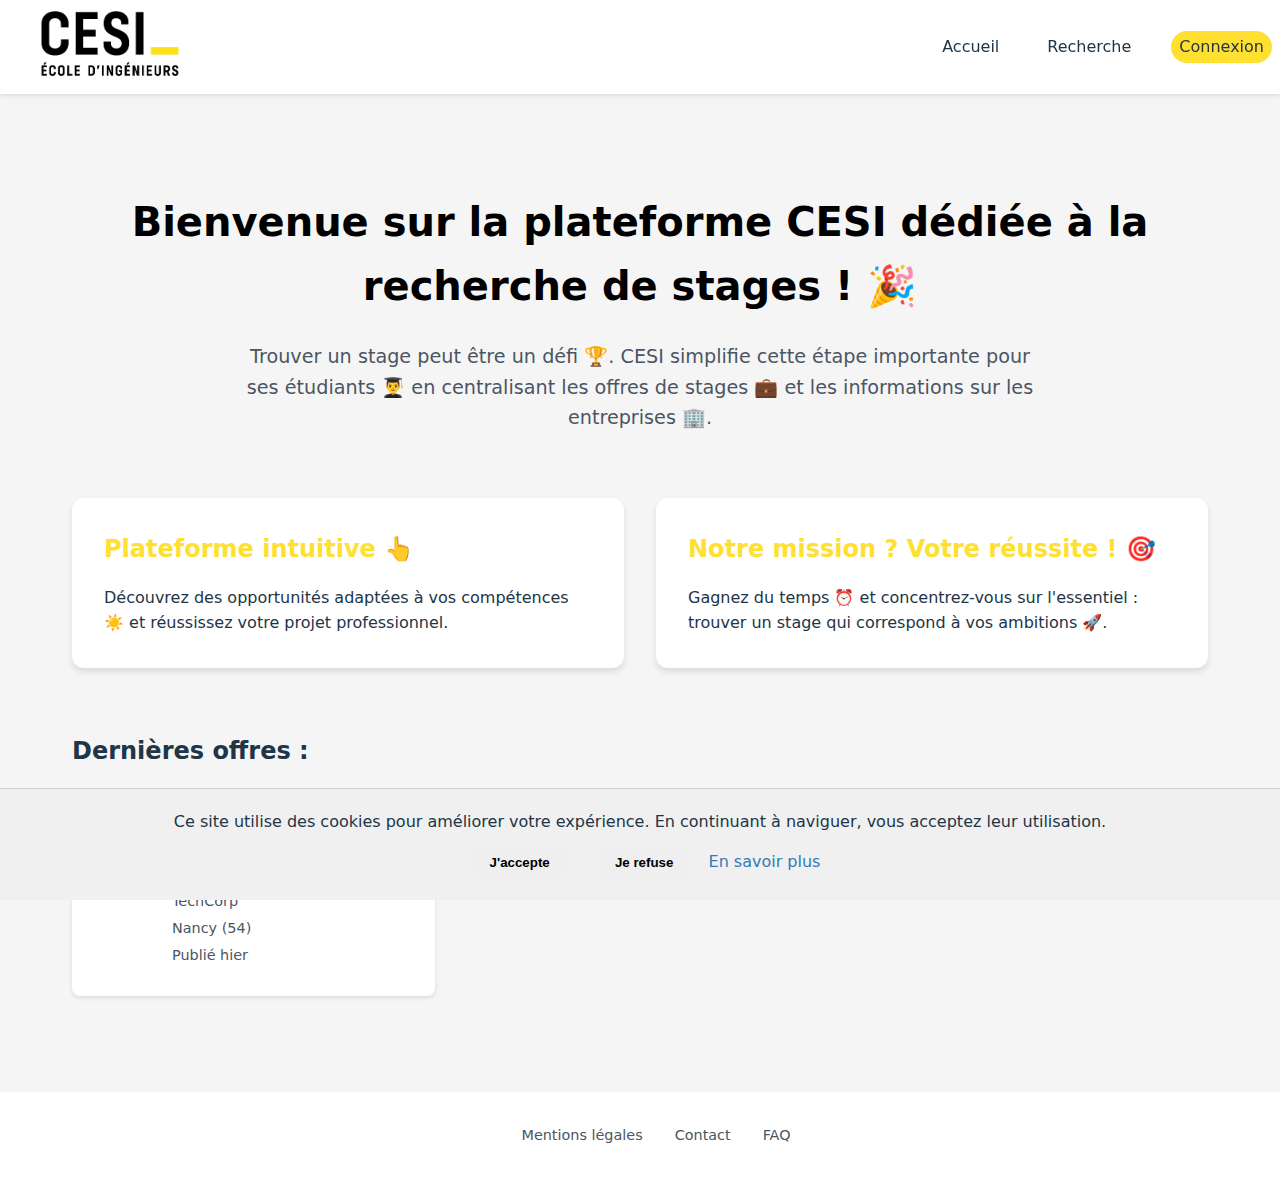
==== index.html @ 2b838fbc "Annulation test" ====
<!DOCTYPE html>
<html lang="fr">
<head>
    <meta charset="UTF-8">
    <meta name="viewport" content="width=device-width, initial-scale=1.0">
    <title>CESI - Plateforme de stages</title>
    <link rel="stylesheet" href="/style.css">
</head>
<body>
  <script src="script.js"></script>
    <header>

        <nav class="navbar">
            <div class="logo">
              <a href="index.html" >
                <img src="/logo.png">
            </div>
            <div class="nav-links">
                <a href="index.html" class="index-btn">Accueil</a>
                <a href="recherche.html" class="recherche-btn">Recherche</a>
                <a href="connexion.html" class="connexion-btn">Connexion</a>
            </div>
        </nav>
    </header>

    <div id="cookie-notification" class="cookie-notification">
      <p>Ce site utilise des cookies pour améliorer votre expérience. En continuant à naviguer, vous acceptez leur utilisation.</p>
      <button id="accept-cookies">J'accepte</button>
      <button id="decline-cookies">Je refuse</button>
      <a href="CGU.html" id="learn-more">En savoir plus</a>
  </div>

  <div id="cookie-policy" class="cookie-policy">
      <p>Vous avez refusé les cookies. Certains éléments du site pourraient ne pas fonctionner correctement.</p>
      <button id="validation">OK</button>
      <a href="CGU.html" id="learn-more">En savoir plus</a>
  </div>


    <main>
        <div class="container">
            <section class="welcome-section">
                <h1>Bienvenue sur la plateforme CESI dédiée à la recherche de stages ! 🎉</h1>
                <p class="intro-text">Trouver un stage peut être un défi 🏆. CESI simplifie cette étape importante pour ses étudiants 👨‍🎓 en centralisant les offres de stages 💼 et les informations sur les entreprises 🏢.</p>
            </section>

            <section class="features">
                <div class="feature-card">
                    <h2>Plateforme intuitive 👆</h2>
                    <p>Découvrez des opportunités adaptées à vos compétences ☀️ et réussissez votre projet professionnel.</p>
                </div>
                <div class="feature-card">
                    <h2>Notre mission ? Votre réussite ! 🎯</h2>
                    <p>Gagnez du temps ⏰ et concentrez-vous sur l'essentiel : trouver un stage qui correspond à vos ambitions 🚀.</p>
                </div>
            </section>

            <section class="latest-offers">
                <h2>Dernières offres :</h2>
                <div class="offers-grid">
                    <div class="offer-card">
                        <div class="company-logo">
                          <img src="/logo-ent.png" alt="Logo de l'entreprise">
                        </div>
                        
                        <section class="offer-details">
                        <div class="offer-details">
                            <a href="#"">
                            <h3>Stage - Développeur Web</h3>
                            <p class="company">TechCorp</p>
                            <p class="location">Nancy (54)</p>
                            <p class="date">Publié hier</p>
                        </section>
                        </div>
                    </div>
                </div>
            </section>
        </div>
    </main>

    <footer>
        <div class="footer-links">
            <a href="#">Mentions légales</a>
            <a href="#">Contact</a>
            <a href="#">FAQ</a>
        </div>
    </footer>
</body>
</html>
---- style.css ----
:root {
  --primary-color: #ffe031;
  --secondary-color: #213547;
  --third-color: #000000;
  --background-color: #f5f5f5;
  --white: #ffffff;
  --gray-100: #f3f4f6;
  --gray-200: #e5e7eb;
  --gray-300: #d1d5db;
  --gray-600: #4b5563;
  --text-color: #000000;
  --shadow-color: #818181;
  --link-color: #1a0dab;
}

* {
  margin: 0;
  padding: 0;
  box-sizing: border-box;
}

body {
  font-family: Inter, system-ui, -apple-system, sans-serif;
  line-height: 1.6;
  background-color: var(--background-color);
  color: var(--secondary-color);

}

.container {
  max-width: 1200px;
  margin: 0 auto;
  padding: 2rem;
}

/* Header & Navigation */
header {
  background-color: var(--white);
  box-shadow: 0 2px 4px rgba(0, 0, 0, 0.1);
  position: sticky;
  top: 0;
}

nav {
  display: flex;
  justify-content: space-between;
  align-items: center;
  max-width: 1800px;
  margin: 0 auto;
  padding: 0.2rem 0.5rem;
}

.logo img {
  height: 80px;;
  top: 0;
  left: 0;}

.nav-links {
  display: flex;
  align-items: center;
  gap: 2rem;
  border-radius: 50px;
}

.nav-links a {
  text-decoration: none;
  color: var(--secondary-color);
  font-weight: 500;
   border-radius: 50px;
   padding: 0.2rem 0.5rem;
    transition: transform 0.5s;
    transition: color 0.5s;
    transition: background-color 0.5s;
}

.nav-links a:hover {
  color: var(--primary-color);
  background-color: var(--third-color);
  border-radius: 50px;
  padding: 0.2rem 0.5rem;
  transform: scale(1.1);
  transition: 900ms;
}

.connexion-btn {
  background-color: var(--primary-color);
  color: var(--white);
  border: none;
  padding: 0.75rem 1.5rem;
  border-radius: 50px;
  font-weight: 600;
  cursor: pointer;
  transition: 500ms;
  transition: transform 2s;
  transition: color 0.8s;
  transition: background-color 0.8s;
}

.connexion-btn:hover {
  background-color:var(--third-color);
  color: var(--primary-color);
  transition: 500ms;
  transform: scale(1.1);
}

/* Welcome Section */
.welcome-section {
  text-align: center;
  margin: 4rem 0;
}

.welcome-section h1 {
  font-size: 2.5rem;
  margin-bottom: 1.5rem;
  color: var(--text-color);
}

.intro-text {
  font-size: 1.2rem;
  max-width: 800px;
  margin: 0 auto;
  color: var(--gray-600);
}

/* Features */
.features {
  display: grid;
  grid-template-columns: repeat(auto-fit, minmax(300px, 1fr));
  gap: 2rem;
  margin: 4rem 0;
}

.feature-card {
  background-color: var(--white);
  padding: 2rem;
  border-radius: 12px;
  box-shadow: 0 4px 6px rgba(0, 0, 0, 0.1);
  transition: box-shadow 500ms;
}
.feature-card:hover {
  box-shadow: 0 8px 12px var(--shadow-color);
  transition: 500ms;
}

.feature-card h2 {
  font-size: 1.5rem;
  margin-bottom: 1rem;
  color: var(--primary-color);
}

/* Latest Offers */
.latest-offers h2 {
  margin-bottom: 2rem;
}

.offers-grid {
  display: grid;
  grid-template-columns: repeat(auto-fill, minmax(300px, 1fr));
  gap: 1.5rem;
}

.offer-card {
  background-color: var(--white);
  border-radius: 8px;
  padding: 1.5rem;
  display: flex;
  gap: 1rem;
  box-shadow: 0 2px 4px rgba(0, 0, 0, 0.1);
  transition: box-shadow 500ms;
}
.offer-card:hover {
  box-shadow: 0 4px 6px var(--shadow-color);
  transition: 500ms;
}

.company-logo img {
  width: 60px;
  height: 60px;
  border-radius: 0%;

}

.offer-details h3 {
  font-size: 1.1rem;
  margin-bottom: 0.5rem;
}


.offer-details p  {
  color: var(--gray-600);
  font-size: 0.9rem;
  margin-bottom: 0.25rem;
}
.offer-details a {
  color: var(--gray-600);
  text-decoration: none;
  font-size: 0.9rem;
}

/* Footer */
html, body {
  height: 100%;
  margin: 0;
  display: flex;
  flex-direction: column;
}

.container {
  flex: 1;
}

footer {
  background-color: var(--white);
  padding: 2rem;
  margin-top: 4rem;
  text-align: center;
}

.footer-links {
  display: flex;
  justify-content: center;
  gap: 2rem;
}

.footer-links a {
  color: var(--gray-600);
  text-decoration: none;
  font-size: 0.9rem;
}

.footer-links a:hover {
  color: var(--primary-color);
}

/* Responsive Design */
@media (max-width: 768px) {
  .container {
      padding: 1rem;
  }

  h1 {
      font-size: 2rem;
  }

  .nav-links {
      gap: 1rem;
  }

  .features {
      grid-template-columns: 1fr;
  }
}

.cookie-notification {
  position: fixed;
  bottom: 0;
  left: 0;
  width: 100%;
  background-color: #f0f0f0;
  padding: 20px;
  text-align: center;
  border-top: 1px solid #ccc;
  display: none;
  transition: 500ms;
  z-index: 20;
}

.cookie-notification p {
  margin-bottom: 10px;
}

.cookie-notification button {
  margin: 0 10px;
  padding: 10px 20px;
  border: none;
  border-radius: 5px;
  cursor: pointer;
}

.cookie-notification button#accept-cookies {
  color:var(--text-color);
  border-radius: 50px;
  font-weight: 700;
}
.cookie-notification button#accept-cookies:hover {
  background-color:var(--text-color);
  color: var(--primary-color);
  transition: 500ms;


}

.cookie-notification button#decline-cookies {
  color:var(--text-color);
  border-radius: 50px;
  font-weight: 700;
}
.cookie-notification button#decline-cookies:hover {
  background-color:var(--text-color);
  color: var(--primary-color);
  transition: 500ms;
}

.cookie-notification a#learn-more {
  text-decoration: none;
  color: #337ab7;
}

.cookie-notification a#learn-more:hover {
  color: #23527c;
}

.cookie-policy{
position: fixed;
bottom: 0;
left: 0;
width: 100%;
background-color: #f0f0f0;
padding: 20px;
text-align: center;
border-top: 1px solid #ccc;
display: none;
}
.cookie-policy button#validation{
  color: var(--text-color);
  border-radius: 50px;

}

.login-container {
  width: 100%;
  max-width: 400px;
  margin: 50px auto;
  background: #fff;
  padding: 20px;
  border-radius: 8px;
  box-shadow: 0 4px 6px rgba(0, 0, 0, 0.1);
  text-align: center;
}
.login-form label {
  display: block;
  text-align: left;
  margin-top: 10px;
}
.login-form input {
  width: 100%;
  padding: 10px;
  margin-top: 5px;
  border: 1px solid #ccc;
  border-radius: 4px;
}
.btn-login {
  width: 100%;
  padding: 10px;
  margin-top: 15px;
  background: #ffe031;
  border: none;
  border-radius: 4px;
  font-weight: bold;
  cursor: pointer;
}
.btn-login:hover {
  background: #000;
  color: #ffe031;
}
.forgot-password {
  display: block;
  margin-top: 10px;
  color: #1a0dab;
  text-decoration: none;
}
.forgot-password:hover {
  text-decoration: underline;
}

/* recherche.html */
.search-container {
  text-align: center;
  padding: 20px;
}

.search-bar {
  width: 60%;
  padding: 10px;
  border-radius: 5px;
  border: 1px solid var(--gray-300);
  font-size: 1rem;
}

.filter-container {
  display: flex;
  justify-content: center;
  gap: 10px;
  margin-top: 15px;
}

.filter-container select {
  padding: 8px;
  border-radius: 5px;
  border: 1px solid var(--gray-300);
  font-size: 1rem;
}

.search-btn {
  background-color: var(--primary-color);
  padding: 10px 15px;
  border-radius: 5px;
  color: var(--third-color);
  border: none;
  cursor: pointer;
  font-weight: bold;
  transition: 300ms;
}

.search-btn:hover {
  background-color: var(--third-color);
  color: var(--primary-color);
}

.results-container {
  display: flex;
  flex-wrap: wrap;
  justify-content: center;
  gap: 15px;
  padding: 20px;
}

.result-card {
  background-color: var(--white);
  padding: 15px;
  width: 300px;
  border-radius: 5px;
  box-shadow: 0 2px 4px var(--shadow-color);
  transition: 300ms;
}

.result-card:hover {
  box-shadow: 0 4px 6px var(--shadow-color);
}

.result-card img {
  width: 50px;
  height: 50px;
  background: black;
  display: inline-block;
  border-radius: 5px;
}

.pagination {
  text-align: center;
  margin: 20px 0;
}

.pagination a {
  margin: 0 5px;
  text-decoration: none;
  padding: 5px 10px;
  background: var(--gray-200);
  border-radius: 3px;
  font-weight: bold;
  color: var(--secondary-color);
}

.pagination .active {
  background: var(--third-color);
  color: var(--primary-color);
}



/* search bar*/

.search-bar {
  width: 100%;
  max-width: 400px;
  padding: 0.75rem 1.5rem;
  border: 2px solid var(--primary-color);
  border-radius: 50px;
  font-size: 1rem;
  outline: none;
  transition: all 0.5s ease;
}

.search-bar:focus {
  border-color: var(--third-color);
  box-shadow: 0 0 8px var(--shadow-color);
}

.search-button {
  background-color: var(--primary-color);
  color: var(--white);
  border: none;
  padding: 0.75rem 1.5rem;
  border-radius: 50px;
  font-weight: 600;
  cursor: pointer;
  transition: 500ms;
}
.search-button:hover {
  background-color: var(--third-color);
  color: var(--primary-color);
  transition: 500ms;
  transform: scale(1.1);
}
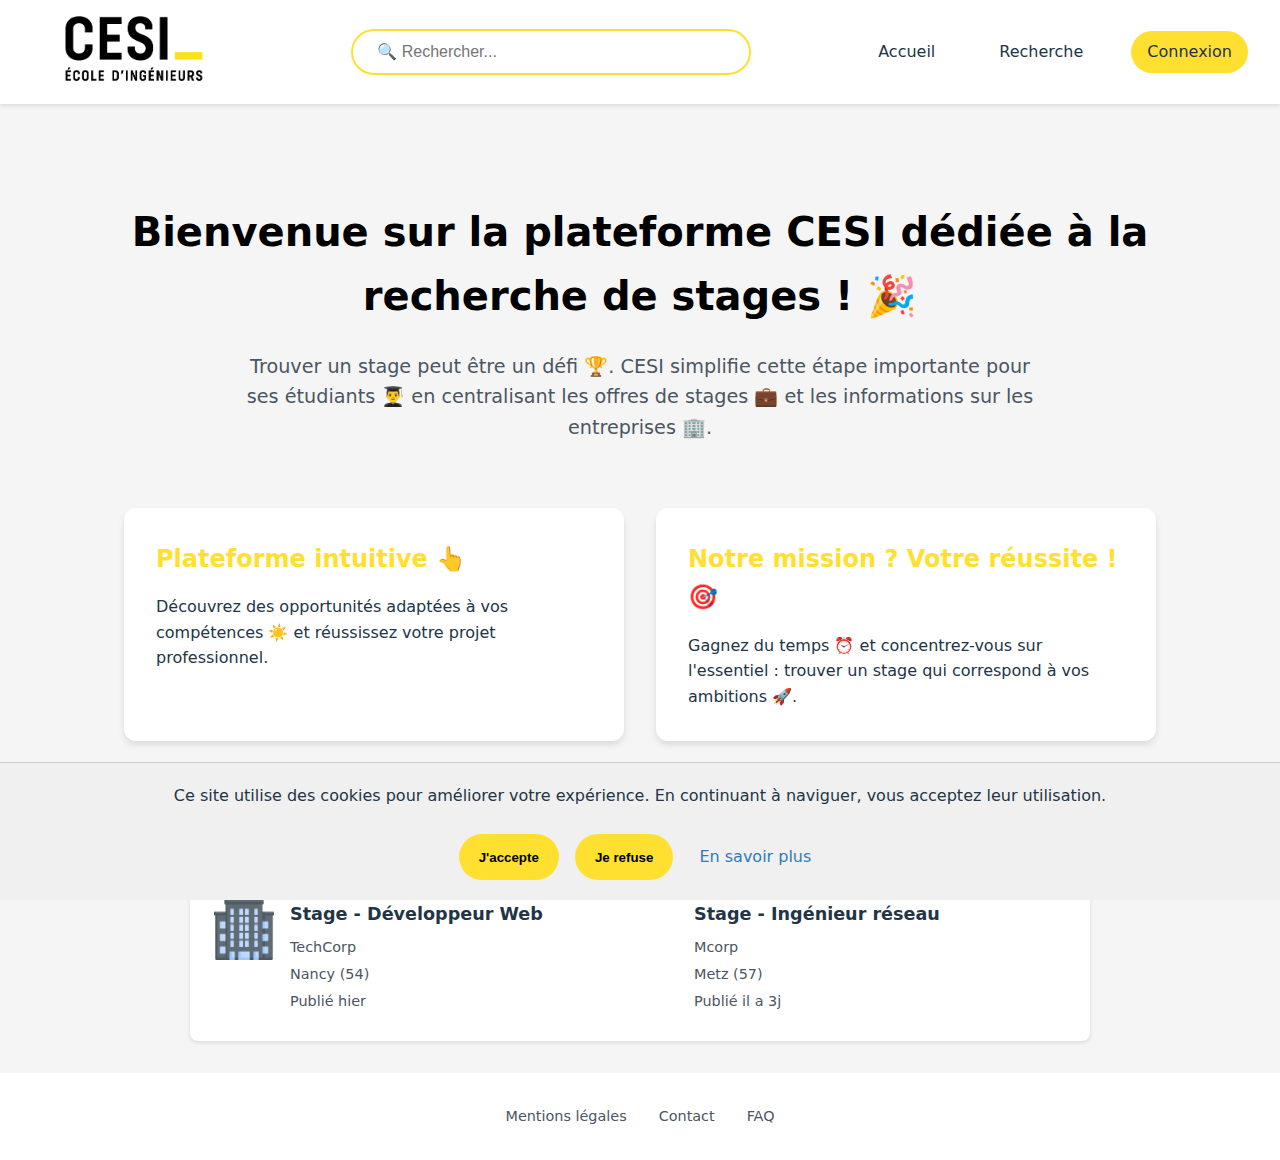
==== commit a6c16926: "2.1" ====
--- a/index.html
+++ b/index.html
@@ -4,86 +4,107 @@
     <meta charset="UTF-8">
     <meta name="viewport" content="width=device-width, initial-scale=1.0">
     <title>CESI - Plateforme de stages</title>
-    <link rel="stylesheet" href="/style.css">
+    <link rel="stylesheet" href="style.css">
 </head>
 <body>
-  <script src="script.js"></script>
-    <header>
+    <div class="page-container">
+        <header>
+            <nav class="navbar">
+                <div class="logo">
+                    <a href="index.html">
+                        <img src="/logo.png" alt="Logo CESI">
+                    </a>
+                </div>
+                <div class="search-container">
+                    <input type="text" class="search-bar" placeholder="🔍 Rechercher...">
+                </div>
+                <div class="nav-links">
+                    <a href="index.html" class="index-btn">Accueil</a>
+                    <a href="recherche.html" class="recherche-btn">Recherche</a>
+                    <a href="connexion.html" class="connexion-btn">Connexion</a>
+                </div>
+            </nav>
+        </header>
 
-        <nav class="navbar">
-            <div class="logo">
-              <a href="index.html" >
-                <img src="/logo.png">
+        <div id="cookie-notification" class="cookie-notification">
+            <div class="cookie-content">
+                <p>Ce site utilise des cookies pour améliorer votre expérience. En continuant à naviguer, vous acceptez leur utilisation.</p>
+                <div class="cookie-buttons">
+                    <button id="accept-cookies">J'accepte</button>
+                    <button id="decline-cookies">Je refuse</button>
+                    <a href="CGU.html" id="learn-more">En savoir plus</a>
+                </div>
             </div>
-            <div class="nav-links">
-                <a href="index.html" class="index-btn">Accueil</a>
-                <a href="recherche.html" class="recherche-btn">Recherche</a>
-                <a href="connexion.html" class="connexion-btn">Connexion</a>
+        </div>
+
+        <div id="cookie-policy" class="cookie-policy">
+            <div class="cookie-content">
+                <p>Vous avez refusé les cookies. Certains éléments du site pourraient ne pas fonctionner correctement.</p>
+                <div class="cookie-buttons">
+                    <button id="validation">OK</button>
+                    <a href="CGU.html" id="learn-more">En savoir plus</a>
+                </div>
             </div>
-        </nav>
-    </header>
+        </div>
 
-    <div id="cookie-notification" class="cookie-notification">
-      <p>Ce site utilise des cookies pour améliorer votre expérience. En continuant à naviguer, vous acceptez leur utilisation.</p>
-      <button id="accept-cookies">J'accepte</button>
-      <button id="decline-cookies">Je refuse</button>
-      <a href="CGU.html" id="learn-more">En savoir plus</a>
-  </div>
+        <main>
+            <div class="container">
+                <section class="welcome-section">
+                    <h1>Bienvenue sur la plateforme CESI dédiée à la recherche de stages ! 🎉</h1>
+                    <p class="intro-text">Trouver un stage peut être un défi 🏆. CESI simplifie cette étape importante pour ses étudiants 👨‍🎓 en centralisant les offres de stages 💼 et les informations sur les entreprises 🏢.</p>
+                </section>
 
-  <div id="cookie-policy" class="cookie-policy">
-      <p>Vous avez refusé les cookies. Certains éléments du site pourraient ne pas fonctionner correctement.</p>
-      <button id="validation">OK</button>
-      <a href="CGU.html" id="learn-more">En savoir plus</a>
-  </div>
+                <section class="features">
+                    <div class="feature-card">
+                        <h2>Plateforme intuitive 👆</h2>
+                        <p>Découvrez des opportunités adaptées à vos compétences ☀️ et réussissez votre projet professionnel.</p>
+                    </div>
+                    <div class="feature-card">
+                        <h2>Notre mission ? Votre réussite ! 🎯</h2>
+                        <p>Gagnez du temps ⏰ et concentrez-vous sur l'essentiel : trouver un stage qui correspond à vos ambitions 🚀.</p>
+                    </div>
+                </section>
 
-
-    <main>
-        <div class="container">
-            <section class="welcome-section">
-                <h1>Bienvenue sur la plateforme CESI dédiée à la recherche de stages ! 🎉</h1>
-                <p class="intro-text">Trouver un stage peut être un défi 🏆. CESI simplifie cette étape importante pour ses étudiants 👨‍🎓 en centralisant les offres de stages 💼 et les informations sur les entreprises 🏢.</p>
-            </section>
-
-            <section class="features">
-                <div class="feature-card">
-                    <h2>Plateforme intuitive 👆</h2>
-                    <p>Découvrez des opportunités adaptées à vos compétences ☀️ et réussissez votre projet professionnel.</p>
-                </div>
-                <div class="feature-card">
-                    <h2>Notre mission ? Votre réussite ! 🎯</h2>
-                    <p>Gagnez du temps ⏰ et concentrez-vous sur l'essentiel : trouver un stage qui correspond à vos ambitions 🚀.</p>
-                </div>
-            </section>
-
-            <section class="latest-offers">
-                <h2>Dernières offres :</h2>
-                <div class="offers-grid">
-                    <div class="offer-card">
-                        <div class="company-logo">
-                          <img src="/logo-ent.png" alt="Logo de l'entreprise">
-                        </div>
-                        
-                        <section class="offer-details">
-                        <div class="offer-details">
-                            <a href="#"">
-                            <h3>Stage - Développeur Web</h3>
-                            <p class="company">TechCorp</p>
-                            <p class="location">Nancy (54)</p>
-                            <p class="date">Publié hier</p>
-                        </section>
+                <section class="latest-offers">
+                    <h2>Dernières offres :</h2>
+                    <div class="offers-grid">
+                        <div class="offer-card">
+                            <div class="company-logo">
+                                <img src="/logo-ent.png" alt="Logo de l'entreprise">
+                            </div>
+                            <div class="offer-details">
+                                <div class="offer-item">
+                                    <a href="#">
+                                        <h3>Stage - Développeur Web</h3>
+                                        <p class="company">TechCorp</p>
+                                        <p class="location">Nancy (54)</p>
+                                        <p class="date">Publié hier</p>
+                                    </a>
+                                </div>
+                                <div class="offer-item">
+                                    <a href="#">
+                                        <h3>Stage - Ingénieur réseau</h3>
+                                        <p class="company">Mcorp</p>
+                                        <p class="location">Metz (57)</p>
+                                        <p class="date">Publié il a 3j</p>
+                                    </a>
+                                </div>
+                            </div>
                         </div>
                     </div>
-                </div>
-            </section>
-        </div>
-    </main>
+                </section>
+            </div>
+        </main>
 
-    <footer>
-        <div class="footer-links">
-            <a href="#">Mentions légales</a>
-            <a href="#">Contact</a>
-            <a href="#">FAQ</a>
-        </div>
-    </footer>
+        <footer>
+            <div class="footer-links">
+                <a href="#">Mentions légales</a>
+                <a href="#">Contact</a>
+                <a href="#">FAQ</a>
+            </div>
+        </footer>
+    </div>
+
+    <script src="script.js"></script>
 </body>
 </html>--- a/style.css
+++ b/style.css
@@ -24,62 +24,74 @@
   line-height: 1.6;
   background-color: var(--background-color);
   color: var(--secondary-color);
-
+}
+
+.page-container {
+  min-height: 100vh;
+  display: flex;
+  flex-direction: column;
 }
 
 .container {
   max-width: 1200px;
   margin: 0 auto;
   padding: 2rem;
+  flex: 1;
 }
 
 /* Header & Navigation */
 header {
   background-color: var(--white);
   box-shadow: 0 2px 4px rgba(0, 0, 0, 0.1);
-  position: sticky;
-  top: 0;
-}
-
-nav {
+  width: 100%;
+}
+
+.navbar {
   display: flex;
   justify-content: space-between;
   align-items: center;
   max-width: 1800px;
   margin: 0 auto;
-  padding: 0.2rem 0.5rem;
+  padding: 0.5rem 2rem;
+  flex-wrap: wrap;
+  gap: 1rem;
+}
+
+.logo {
+  display: flex;
+  align-items: center;
 }
 
 .logo img {
-  height: 80px;;
-  top: 0;
-  left: 0;}
+  height: 80px;
+}
+
+.search-container {
+  flex: 1;
+  max-width: 500px;
+  display: flex;
+  justify-content: center;
+}
 
 .nav-links {
   display: flex;
   align-items: center;
   gap: 2rem;
-  border-radius: 50px;
 }
 
 .nav-links a {
   text-decoration: none;
   color: var(--secondary-color);
   font-weight: 500;
-   border-radius: 50px;
-   padding: 0.2rem 0.5rem;
-    transition: transform 0.5s;
-    transition: color 0.5s;
-    transition: background-color 0.5s;
+  border-radius: 50px;
+  padding: 0.5rem 1rem;
+  transition: transform 0.3s, color 0.3s, background-color 0.3s;
 }
 
 .nav-links a:hover {
   color: var(--primary-color);
   background-color: var(--third-color);
-  border-radius: 50px;
-  padding: 0.2rem 0.5rem;
-  transform: scale(1.1);
-  transition: 900ms;
+  transform: scale(1.05);
 }
 
 .connexion-btn {
@@ -90,23 +102,22 @@
   border-radius: 50px;
   font-weight: 600;
   cursor: pointer;
-  transition: 500ms;
-  transition: transform 2s;
-  transition: color 0.8s;
-  transition: background-color 0.8s;
+  transition: transform 0.3s, color 0.3s, background-color 0.3s;
 }
 
 .connexion-btn:hover {
-  background-color:var(--third-color);
-  color: var(--primary-color);
-  transition: 500ms;
-  transform: scale(1.1);
+  background-color: var(--third-color);
+  color: var(--primary-color);
+  transform: scale(1.05);
 }
 
 /* Welcome Section */
 .welcome-section {
   text-align: center;
   margin: 4rem 0;
+  display: flex;
+  flex-direction: column;
+  align-items: center;
 }
 
 .welcome-section h1 {
@@ -118,16 +129,16 @@
 .intro-text {
   font-size: 1.2rem;
   max-width: 800px;
-  margin: 0 auto;
   color: var(--gray-600);
 }
 
 /* Features */
 .features {
-  display: grid;
-  grid-template-columns: repeat(auto-fit, minmax(300px, 1fr));
+  display: flex;
+  flex-wrap: wrap;
   gap: 2rem;
   margin: 4rem 0;
+  justify-content: center;
 }
 
 .feature-card {
@@ -135,11 +146,16 @@
   padding: 2rem;
   border-radius: 12px;
   box-shadow: 0 4px 6px rgba(0, 0, 0, 0.1);
-  transition: box-shadow 500ms;
-}
+  transition: box-shadow 0.3s;
+  flex: 1;
+  min-width: 300px;
+  max-width: 500px;
+  display: flex;
+  flex-direction: column;
+}
+
 .feature-card:hover {
   box-shadow: 0 8px 12px var(--shadow-color);
-  transition: 500ms;
 }
 
 .feature-card h2 {
@@ -149,14 +165,20 @@
 }
 
 /* Latest Offers */
+.latest-offers {
+  display: flex;
+  flex-direction: column;
+}
+
 .latest-offers h2 {
   margin-bottom: 2rem;
 }
 
 .offers-grid {
-  display: grid;
-  grid-template-columns: repeat(auto-fill, minmax(300px, 1fr));
+  display: flex;
+  flex-wrap: wrap;
   gap: 1.5rem;
+  justify-content: center;
 }
 
 .offer-card {
@@ -166,91 +188,96 @@
   display: flex;
   gap: 1rem;
   box-shadow: 0 2px 4px rgba(0, 0, 0, 0.1);
-  transition: box-shadow 500ms;
-}
+  transition: box-shadow 0.3s;
+  flex: 1;
+  min-width: 300px;
+  max-width: 900px;
+}
+
 .offer-card:hover {
   box-shadow: 0 4px 6px var(--shadow-color);
-  transition: 500ms;
+}
+
+.company-logo {
+  display: flex;
+  align-items: flex-start;
 }
 
 .company-logo img {
   width: 60px;
   height: 60px;
-  border-radius: 0%;
-
+  object-fit: contain;
+}
+
+.offer-details {
+  display: flex;
+  flex-wrap: wrap;
+  gap: 2rem;
+  flex: 1;
+}
+
+.offer-item {
+  flex: 1;
+  min-width: 200px;
+}
+
+.offer-item a {
+  text-decoration: none;
+  color: inherit;
+  display: block;
+  height: 100%;
+  transition: transform 0.3s;
+}
+
+.offer-item a:hover {
+  transform: translateY(-3px);
 }
 
 .offer-details h3 {
   font-size: 1.1rem;
   margin-bottom: 0.5rem;
-}
-
-
-.offer-details p  {
+  color: var(--secondary-color);
+}
+
+.offer-details p {
   color: var(--gray-600);
   font-size: 0.9rem;
   margin-bottom: 0.25rem;
 }
-.offer-details a {
-  color: var(--gray-600);
-  text-decoration: none;
-  font-size: 0.9rem;
-}
 
 /* Footer */
-html, body {
-  height: 100%;
-  margin: 0;
-  display: flex;
-  flex-direction: column;
-}
-
-.container {
-  flex: 1;
+main {
+  flex: 1;
+  width: 100%;
 }
 
 footer {
   background-color: var(--white);
   padding: 2rem;
-  margin-top: 4rem;
   text-align: center;
+  width: 100%;
+  margin-top: auto;
 }
 
 .footer-links {
   display: flex;
   justify-content: center;
   gap: 2rem;
+  flex-wrap: wrap;
 }
 
 .footer-links a {
   color: var(--gray-600);
   text-decoration: none;
   font-size: 0.9rem;
+  transition: color 0.3s;
 }
 
 .footer-links a:hover {
   color: var(--primary-color);
 }
 
-/* Responsive Design */
-@media (max-width: 768px) {
-  .container {
-      padding: 1rem;
-  }
-
-  h1 {
-      font-size: 2rem;
-  }
-
-  .nav-links {
-      gap: 1rem;
-  }
-
-  .features {
-      grid-template-columns: 1fr;
-  }
-}
-
+/* Cookie notification */
 .cookie-notification {
   position: fixed;
   bottom: 0;
@@ -261,8 +288,23 @@
   text-align: center;
   border-top: 1px solid #ccc;
   display: none;
-  transition: 500ms;
-  z-index: 20;
+  justify-content: center;
+  z-index: 1000;
+}
+
+.cookie-content {
+  display: flex;
+  flex-direction: column;
+  align-items: center;
+  max-width: 1200px;
+}
+
+.cookie-buttons {
+  display: flex;
+  gap: 1rem;
+  margin-top: 1rem;
+  flex-wrap: wrap;
+  justify-content: center;
 }
 
 .cookie-notification p {
@@ -270,63 +312,45 @@
 }
 
 .cookie-notification button {
-  margin: 0 10px;
   padding: 10px 20px;
   border: none;
-  border-radius: 5px;
+  border-radius: 50px;
   cursor: pointer;
-}
-
-.cookie-notification button#accept-cookies {
-  color:var(--text-color);
-  border-radius: 50px;
   font-weight: 700;
-}
-.cookie-notification button#accept-cookies:hover {
-  background-color:var(--text-color);
-  color: var(--primary-color);
-  transition: 500ms;
-
-
-}
-
-.cookie-notification button#decline-cookies {
-  color:var(--text-color);
-  border-radius: 50px;
-  font-weight: 700;
-}
-.cookie-notification button#decline-cookies:hover {
-  background-color:var(--text-color);
-  color: var(--primary-color);
-  transition: 500ms;
+  background-color: var(--primary-color);
+  transition: background-color 0.3s, color 0.3s;
+}
+
+.cookie-notification button:hover {
+  background-color: var(--text-color);
+  color: var(--primary-color);
 }
 
 .cookie-notification a#learn-more {
   text-decoration: none;
   color: #337ab7;
+  padding: 10px;
 }
 
 .cookie-notification a#learn-more:hover {
   color: #23527c;
 }
 
-.cookie-policy{
-position: fixed;
-bottom: 0;
-left: 0;
-width: 100%;
-background-color: #f0f0f0;
-padding: 20px;
-text-align: center;
-border-top: 1px solid #ccc;
-display: none;
-}
-.cookie-policy button#validation{
-  color: var(--text-color);
-  border-radius: 50px;
-
-}
-
+.cookie-policy {
+  position: fixed;
+  bottom: 0;
+  left: 0;
+  width: 100%;
+  background-color: #f0f0f0;
+  padding: 20px;
+  text-align: center;
+  border-top: 1px solid #ccc;
+  display: none;
+  justify-content: center;
+  z-index: 1000;
+}
+
+/* Login styles */
 .login-container {
   width: 100%;
   max-width: 400px;
@@ -335,63 +359,100 @@
   padding: 20px;
   border-radius: 8px;
   box-shadow: 0 4px 6px rgba(0, 0, 0, 0.1);
-  text-align: center;
-}
+  display: flex;
+  flex-direction: column;
+  align-items: center;
+}
+
+.login-form {
+  width: 100%;
+  display: flex;
+  flex-direction: column;
+  gap: 1rem;
+}
+
 .login-form label {
-  display: block;
   text-align: left;
-  margin-top: 10px;
-}
+  width: 100%;
+}
+
 .login-form input {
   width: 100%;
   padding: 10px;
-  margin-top: 5px;
   border: 1px solid #ccc;
   border-radius: 4px;
 }
+
 .btn-login {
   width: 100%;
   padding: 10px;
   margin-top: 15px;
-  background: #ffe031;
+  background: var(--primary-color);
   border: none;
   border-radius: 4px;
   font-weight: bold;
   cursor: pointer;
-}
+  transition: background-color 0.3s, color 0.3s;
+}
+
 .btn-login:hover {
-  background: #000;
-  color: #ffe031;
-}
+  background: var(--third-color);
+  color: var(--primary-color);
+}
+
 .forgot-password {
   display: block;
   margin-top: 10px;
-  color: #1a0dab;
+  color: var(--link-color);
   text-decoration: none;
-}
+  align-self: center;
+}
+
 .forgot-password:hover {
   text-decoration: underline;
 }
 
-/* recherche.html */
-.search-container {
-  text-align: center;
-  padding: 20px;
-}
-
+/* Search styles */
 .search-bar {
-  width: 60%;
-  padding: 10px;
-  border-radius: 5px;
-  border: 1px solid var(--gray-300);
+  width: 100%;
+  max-width: 400px;
+  padding: 0.75rem 1.5rem;
+  border: 2px solid var(--primary-color);
+  border-radius: 50px;
   font-size: 1rem;
-}
-
+  outline: none;
+  transition: border-color 0.3s, box-shadow 0.3s;
+}
+
+.search-bar:focus {
+  border-color: var(--third-color);
+  box-shadow: 0 0 8px var(--shadow-color);
+}
+
+.search-button {
+  background-color: var(--primary-color);
+  color: var(--third-color);
+  border: none;
+  padding: 0.75rem 1.5rem;
+  border-radius: 50px;
+  font-weight: 600;
+  cursor: pointer;
+  transition: background-color 0.3s, color 0.3s, transform 0.3s;
+}
+
+.search-button:hover {
+  background-color: var(--third-color);
+  color: var(--primary-color);
+  transform: scale(1.05);
+}
+
+/* Recherche page styles */
 .filter-container {
   display: flex;
   justify-content: center;
   gap: 10px;
   margin-top: 15px;
+  flex-wrap: wrap;
 }
 
 .filter-container select {
@@ -404,12 +465,12 @@
 .search-btn {
   background-color: var(--primary-color);
   padding: 10px 15px;
-  border-radius: 5px;
+  border-radius: 50px;
   color: var(--third-color);
   border: none;
   cursor: pointer;
   font-weight: bold;
-  transition: 300ms;
+  transition: background-color 0.3s, color 0.3s;
 }
 
 .search-btn:hover {
@@ -431,34 +492,31 @@
   width: 300px;
   border-radius: 5px;
   box-shadow: 0 2px 4px var(--shadow-color);
-  transition: 300ms;
+  transition: box-shadow 0.3s;
+  display: flex;
+  flex-direction: column;
 }
 
 .result-card:hover {
   box-shadow: 0 4px 6px var(--shadow-color);
 }
 
-.result-card img {
-  width: 50px;
-  height: 50px;
-  background: black;
-  display: inline-block;
-  border-radius: 5px;
-}
-
 .pagination {
-  text-align: center;
+  display: flex;
+  justify-content: center;
+  gap: 0.5rem;
   margin: 20px 0;
+  flex-wrap: wrap;
 }
 
 .pagination a {
-  margin: 0 5px;
   text-decoration: none;
   padding: 5px 10px;
   background: var(--gray-200);
   border-radius: 3px;
   font-weight: bold;
   color: var(--secondary-color);
+  transition: background-color 0.3s, color 0.3s;
 }
 
 .pagination .active {
@@ -466,41 +524,34 @@
   color: var(--primary-color);
 }
 
-
-
-/* search bar*/
-
-.search-bar {
-  width: 100%;
-  max-width: 400px;
-  padding: 0.75rem 1.5rem;
-  border: 2px solid var(--primary-color);
-  border-radius: 50px;
-  font-size: 1rem;
-  outline: none;
-  transition: all 0.5s ease;
-}
-
-.search-bar:focus {
-  border-color: var(--third-color);
-  box-shadow: 0 0 8px var(--shadow-color);
-}
-
-.search-button {
-  background-color: var(--primary-color);
-  color: var(--white);
-  border: none;
-  padding: 0.75rem 1.5rem;
-  border-radius: 50px;
-  font-weight: 600;
-  cursor: pointer;
-  transition: 500ms;
-}
-.search-button:hover {
-  background-color: var(--third-color);
-  color: var(--primary-color);
-  transition: 500ms;
-  transform: scale(1.1);
-}
-
-
+/* Responsive design */
+@media (max-width: 768px) {
+  .navbar {
+    flex-direction: column;
+    align-items: center;
+    padding: 1rem;
+  }
+  
+  .search-container {
+    margin: 1rem 0;
+    max-width: 100%;
+  }
+  
+  .nav-links {
+    width: 100%;
+    justify-content: center;
+  }
+  
+  .container {
+    padding: 1rem;
+  }
+  
+  .welcome-section h1 {
+    font-size: 1.8rem;
+  }
+  
+  .offer-details {
+    flex-direction: column;
+    gap: 1.5rem;
+  }
+}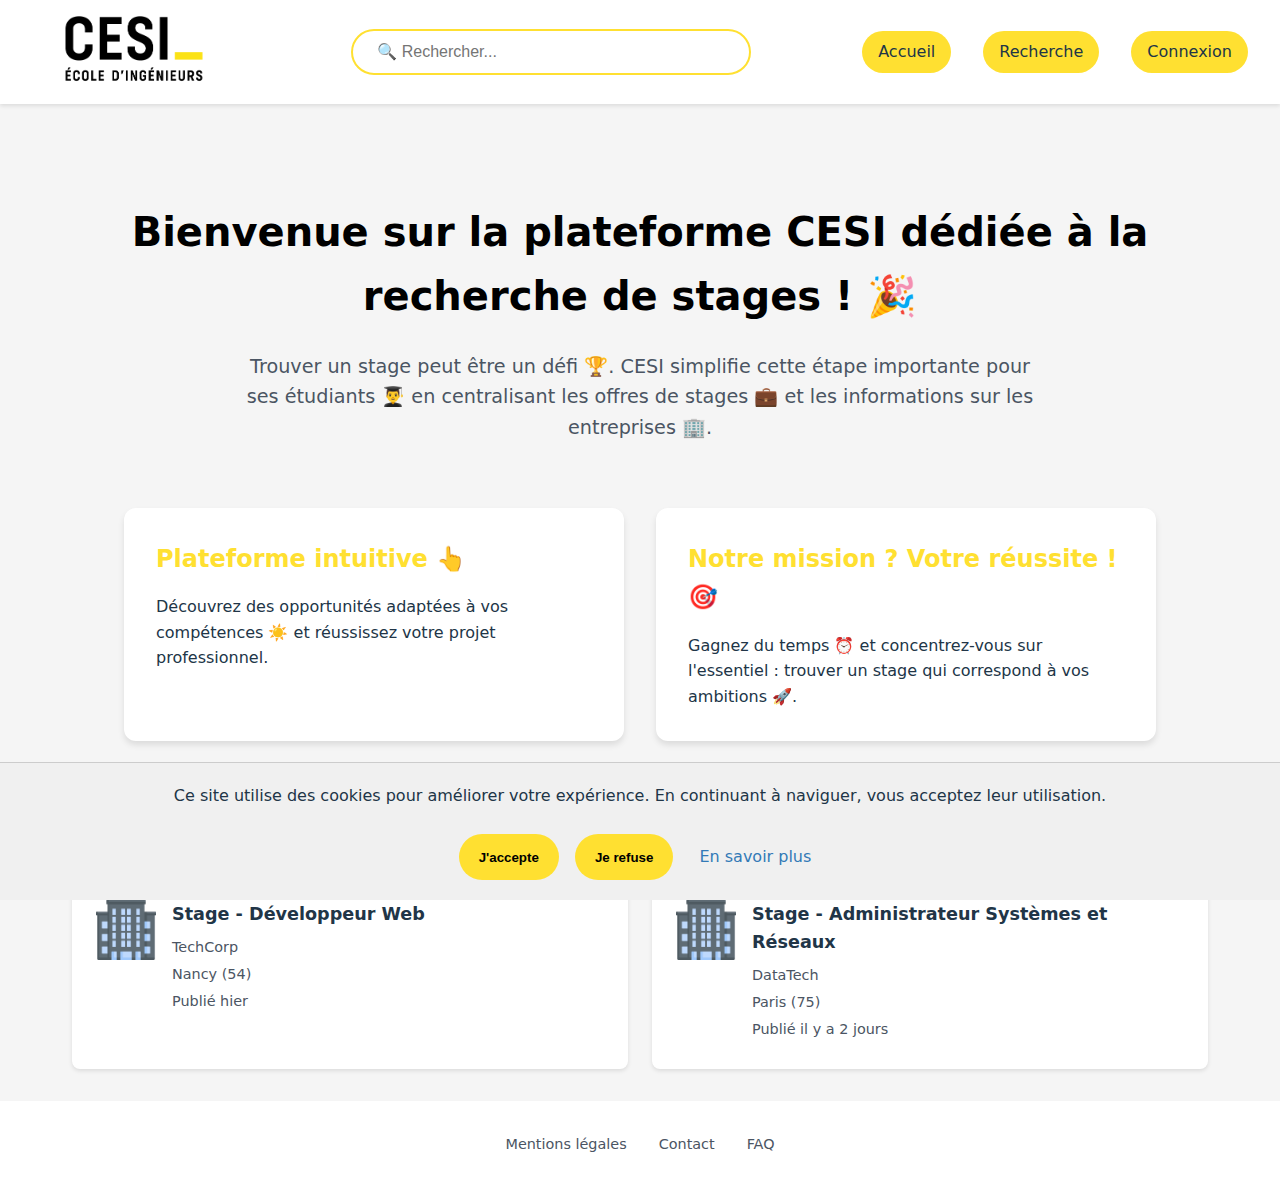
==== commit d43610e3: "new button and .htaccess" ====
--- a/index.html
+++ b/index.html
@@ -40,7 +40,7 @@
         <div id="cookie-policy" class="cookie-policy">
             <div class="cookie-content">
                 <p>Vous avez refusé les cookies. Certains éléments du site pourraient ne pas fonctionner correctement.</p>
-                <div class="cookie-buttons">
+                <div class="policy-buttons">
                     <button id="validation">OK</button>
                     <a href="CGU.html" id="learn-more">En savoir plus</a>
                 </div>
@@ -81,17 +81,24 @@
                                         <p class="date">Publié hier</p>
                                     </a>
                                 </div>
+
+                            </div>
+                        </div>
+                        <div class="offer-card">
+                            <div class="company-logo">
+                                <img src="/logo-ent.png" alt="Logo de l'entreprise">
+                            </div>
+                            <div class="offer-details">
                                 <div class="offer-item">
                                     <a href="#">
-                                        <h3>Stage - Ingénieur réseau</h3>
-                                        <p class="company">Mcorp</p>
-                                        <p class="location">Metz (57)</p>
-                                        <p class="date">Publié il a 3j</p>
+                                        <h3>Stage - Administrateur Systèmes et Réseaux</h3>
+                                        <p class="company">DataTech</p>
+                                        <p class="location">Paris (75)</p>
+                                        <p class="date">Publié il y a 2 jours</p>
                                     </a>
                                 </div>
-                            </div>
-                        </div>
-                    </div>
+                         </div>
+                         
                 </section>
             </div>
         </main>
--- a/style.css
+++ b/style.css
@@ -60,17 +60,24 @@
 .logo {
   display: flex;
   align-items: center;
+  transition: all 0.2s;
+  
 }
 
 .logo img {
   height: 80px;
 }
-
+.logo:hover {
+  scale: 1.1;
+  transition: all 0.4s ease-in-out;
+}
 .search-container {
   flex: 1;
   max-width: 500px;
   display: flex;
-  justify-content: center;
+  justify-content: center;  
+  margin-left: auto;
+  margin-right: auto;
 }
 
 .nav-links {
@@ -94,6 +101,43 @@
   transform: scale(1.05);
 }
 
+/*
+.recherche-btn, index-btn {
+  border: none;
+  z-index: 1;
+  border-radius: 50px;
+  color: var(--secondary-color);
+}
+.nav-links a:after {
+  position: absolute;
+  
+  content: "";
+  width: 0;
+  height: 100%;
+  top: 0;
+  right: 0;
+  z-index: -1;
+  background-color: #000000;
+  border-radius: 5px;
+   box-shadow:inset 2px 2px 2px 0px rgba(255,255,255,.5),
+   7px 7px 20px 0px rgba(0,0,0,.1),
+   4px 4px 5px 0px rgba(0,0,0,.1);
+  transition: all 0.3s ease;
+  border-radius: 50px;
+}
+.nav-links a:hover {
+  color: #ffe031;
+  border-radius: 50px;
+}
+.nav-links a:hover:after {
+  left: 0;
+  width: 100%;
+}
+.nav-links a:active {
+  top: 2px;
+}
+
+/*
 .connexion-btn {
   background-color: var(--primary-color);
   color: var(--white);
@@ -109,8 +153,54 @@
   background-color: var(--third-color);
   color: var(--primary-color);
   transform: scale(1.05);
-}
-
+}*/
+
+/*connexion bouton*/
+.connexion-btn, 
+.recherche-btn, 
+.index-btn  {
+  background: var(--primary-color);
+  border: none;
+  z-index: 1;
+  border-radius: 50px;
+  color: var(--third-color);
+}
+.connexion-btn:after,
+.recherche-btn:after,
+.index-btn:after {
+  position: absolute;
+  
+  content: "";
+  width: 0;
+  height: 100%;
+  top: 0;
+  right: 0;
+  z-index: -1;
+  background-color: var(--third-color);
+  border-radius: 5px;
+   box-shadow:inset 2px 2px 2px 0px rgba(255,255,255,.5),
+   7px 7px 20px 0px rgba(0,0,0,.1),
+   4px 4px 5px 0px rgba(0,0,0,.1);
+  transition: all 0.3s ease;
+  border-radius: 50px;
+}
+.connexion-btn:hover,
+.recherche-btn:hover,
+.index-btn:hover {
+  color: var(--primary-color);
+  border-radius: 50px;
+}
+.connexion-btn:hover:after,
+.recherche-btn:hover:after,
+.index-btn:hover:after {
+  left: 0;
+  width: 100%;
+}
+.connexion-btn:active,
+.recherche-btn:active,
+.index-btn:active {
+  top: 2px;
+}
 /* Welcome Section */
 .welcome-section {
   text-align: center;
@@ -349,7 +439,28 @@
   justify-content: center;
   z-index: 1000;
 }
-
+.cookie-policy button {
+  padding: 10px 20px;
+  border: none;
+  border-radius: 50px;
+  cursor: pointer;
+  font-weight: 700;
+  background-color: var(--primary-color);
+  transition: background-color 0.3s, color 0.3s;
+}
+.cookie-policy button:hover {
+  background-color: var(--text-color);
+  color: var(--primary-color);
+}
+.cookie-policy a#learn-more {
+  text-decoration: none;
+  color: #337ab7;
+  padding: 10px;
+}
+
+.cookie-policy a#learn-more:hover {
+  color: #23527c;
+}
 /* Login styles */
 .login-container {
   width: 100%;
@@ -422,6 +533,10 @@
   font-size: 1rem;
   outline: none;
   transition: border-color 0.3s, box-shadow 0.3s;
+}
+.search-bar:hover {
+  border-color: var(--third-color);
+  box-shadow: 0 0 8px var(--shadow-color);
 }
 
 .search-bar:focus {
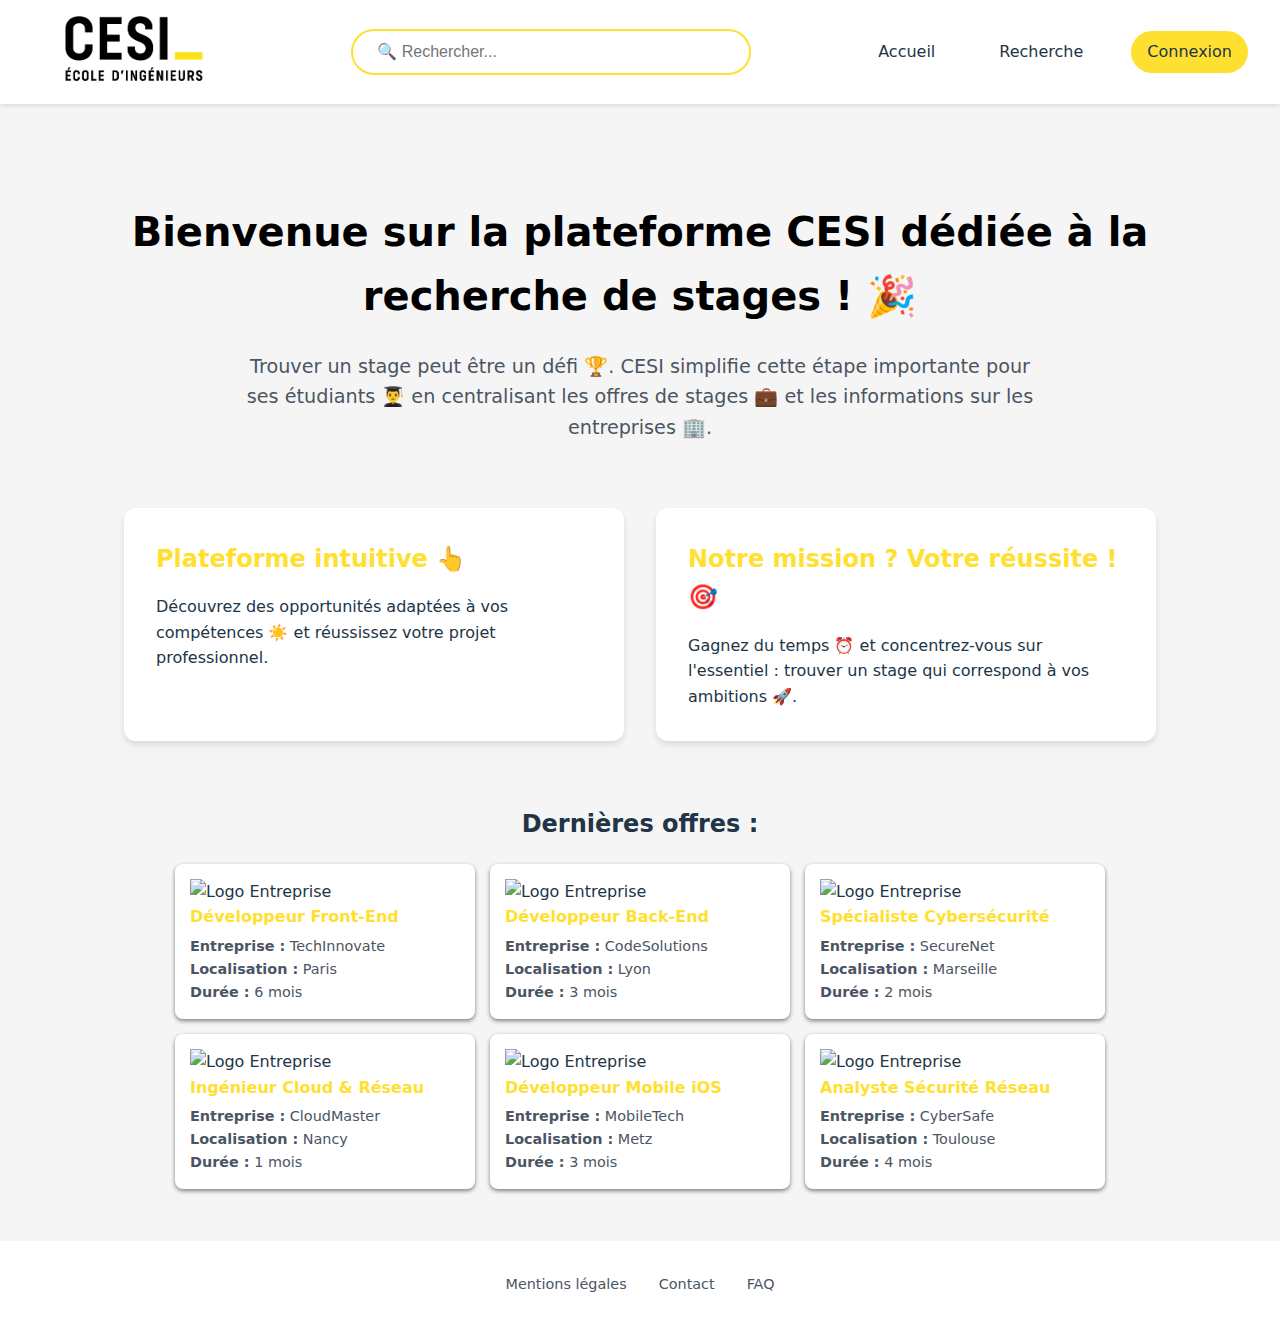
==== commit 1e12c2c9: "Ajout premiere page d'offre + refonte recherche" ====
--- a/index.html
+++ b/index.html
@@ -40,7 +40,7 @@
         <div id="cookie-policy" class="cookie-policy">
             <div class="cookie-content">
                 <p>Vous avez refusé les cookies. Certains éléments du site pourraient ne pas fonctionner correctement.</p>
-                <div class="policy-buttons">
+                <div class="cookie-buttons">
                     <button id="validation">OK</button>
                     <a href="CGU.html" id="learn-more">En savoir plus</a>
                 </div>
@@ -67,38 +67,9 @@
 
                 <section class="latest-offers">
                     <h2>Dernières offres :</h2>
-                    <div class="offers-grid">
-                        <div class="offer-card">
-                            <div class="company-logo">
-                                <img src="/logo-ent.png" alt="Logo de l'entreprise">
-                            </div>
-                            <div class="offer-details">
-                                <div class="offer-item">
-                                    <a href="#">
-                                        <h3>Stage - Développeur Web</h3>
-                                        <p class="company">TechCorp</p>
-                                        <p class="location">Nancy (54)</p>
-                                        <p class="date">Publié hier</p>
-                                    </a>
-                                </div>
-
-                            </div>
-                        </div>
-                        <div class="offer-card">
-                            <div class="company-logo">
-                                <img src="/logo-ent.png" alt="Logo de l'entreprise">
-                            </div>
-                            <div class="offer-details">
-                                <div class="offer-item">
-                                    <a href="#">
-                                        <h3>Stage - Administrateur Systèmes et Réseaux</h3>
-                                        <p class="company">DataTech</p>
-                                        <p class="location">Paris (75)</p>
-                                        <p class="date">Publié il y a 2 jours</p>
-                                    </a>
-                                </div>
-                         </div>
-                         
+                    <div class="offers-grid" id="offers-container">
+                        <!-- Offres insérées dynamiquement en JavaScript -->
+                    </div>
                 </section>
             </div>
         </main>
@@ -113,5 +84,8 @@
     </div>
 
     <script src="script.js"></script>
+    <script src="script-accueil.js"></script>
+</body>
+
 </body>
 </html>--- a/style.css
+++ b/style.css
@@ -60,22 +60,17 @@
 .logo {
   display: flex;
   align-items: center;
-  transition: all 0.2s;
-  
 }
 
 .logo img {
   height: 80px;
 }
-.logo:hover {
-  scale: 1.1;
-  transition: all 0.4s ease-in-out;
-}
+
 .search-container {
   flex: 1;
   max-width: 500px;
   display: flex;
-  justify-content: center;  
+  justify-content: center;
   margin-left: auto;
   margin-right: auto;
 }
@@ -101,43 +96,6 @@
   transform: scale(1.05);
 }
 
-/*
-.recherche-btn, index-btn {
-  border: none;
-  z-index: 1;
-  border-radius: 50px;
-  color: var(--secondary-color);
-}
-.nav-links a:after {
-  position: absolute;
-  
-  content: "";
-  width: 0;
-  height: 100%;
-  top: 0;
-  right: 0;
-  z-index: -1;
-  background-color: #000000;
-  border-radius: 5px;
-   box-shadow:inset 2px 2px 2px 0px rgba(255,255,255,.5),
-   7px 7px 20px 0px rgba(0,0,0,.1),
-   4px 4px 5px 0px rgba(0,0,0,.1);
-  transition: all 0.3s ease;
-  border-radius: 50px;
-}
-.nav-links a:hover {
-  color: #ffe031;
-  border-radius: 50px;
-}
-.nav-links a:hover:after {
-  left: 0;
-  width: 100%;
-}
-.nav-links a:active {
-  top: 2px;
-}
-
-/*
 .connexion-btn {
   background-color: var(--primary-color);
   color: var(--white);
@@ -153,54 +111,8 @@
   background-color: var(--third-color);
   color: var(--primary-color);
   transform: scale(1.05);
-}*/
-
-/*connexion bouton*/
-.connexion-btn, 
-.recherche-btn, 
-.index-btn  {
-  background: var(--primary-color);
-  border: none;
-  z-index: 1;
-  border-radius: 50px;
-  color: var(--third-color);
-}
-.connexion-btn:after,
-.recherche-btn:after,
-.index-btn:after {
-  position: absolute;
-  
-  content: "";
-  width: 0;
-  height: 100%;
-  top: 0;
-  right: 0;
-  z-index: -1;
-  background-color: var(--third-color);
-  border-radius: 5px;
-   box-shadow:inset 2px 2px 2px 0px rgba(255,255,255,.5),
-   7px 7px 20px 0px rgba(0,0,0,.1),
-   4px 4px 5px 0px rgba(0,0,0,.1);
-  transition: all 0.3s ease;
-  border-radius: 50px;
-}
-.connexion-btn:hover,
-.recherche-btn:hover,
-.index-btn:hover {
-  color: var(--primary-color);
-  border-radius: 50px;
-}
-.connexion-btn:hover:after,
-.recherche-btn:hover:after,
-.index-btn:hover:after {
-  left: 0;
-  width: 100%;
-}
-.connexion-btn:active,
-.recherche-btn:active,
-.index-btn:active {
-  top: 2px;
-}
+}
+
 /* Welcome Section */
 .welcome-section {
   text-align: center;
@@ -258,39 +170,31 @@
 .latest-offers {
   display: flex;
   flex-direction: column;
-}
-
-.latest-offers h2 {
-  margin-bottom: 2rem;
+  align-items: center;
+  margin-top: 20px;
 }
 
 .offers-grid {
   display: flex;
   flex-wrap: wrap;
-  gap: 1.5rem;
-  justify-content: center;
+  gap: 15px;
+  justify-content: center;
+  padding: 20px;
 }
 
 .offer-card {
   background-color: var(--white);
   border-radius: 8px;
-  padding: 1.5rem;
-  display: flex;
-  gap: 1rem;
-  box-shadow: 0 2px 4px rgba(0, 0, 0, 0.1);
-  transition: box-shadow 0.3s;
-  flex: 1;
-  min-width: 300px;
-  max-width: 900px;
+  padding: 15px;
+  width: 300px;
+  box-shadow: 0 2px 4px var(--shadow-color);
+  transition: box-shadow 0.3s, transform 0.3s;
+  cursor: pointer;
 }
 
 .offer-card:hover {
   box-shadow: 0 4px 6px var(--shadow-color);
-}
-
-.company-logo {
-  display: flex;
-  align-items: flex-start;
+  transform: translateY(-3px);
 }
 
 .company-logo img {
@@ -299,40 +203,15 @@
   object-fit: contain;
 }
 
-.offer-details {
-  display: flex;
-  flex-wrap: wrap;
-  gap: 2rem;
-  flex: 1;
-}
-
-.offer-item {
-  flex: 1;
-  min-width: 200px;
-}
-
-.offer-item a {
-  text-decoration: none;
-  color: inherit;
-  display: block;
-  height: 100%;
-  transition: transform 0.3s;
-}
-
-.offer-item a:hover {
-  transform: translateY(-3px);
-}
-
 .offer-details h3 {
-  font-size: 1.1rem;
-  margin-bottom: 0.5rem;
-  color: var(--secondary-color);
+  color: var(--primary-color);
+  font-size: 1rem;
+  margin-bottom: 5px;
 }
 
 .offer-details p {
   color: var(--gray-600);
   font-size: 0.9rem;
-  margin-bottom: 0.25rem;
 }
 
 /* Footer */
@@ -439,28 +318,7 @@
   justify-content: center;
   z-index: 1000;
 }
-.cookie-policy button {
-  padding: 10px 20px;
-  border: none;
-  border-radius: 50px;
-  cursor: pointer;
-  font-weight: 700;
-  background-color: var(--primary-color);
-  transition: background-color 0.3s, color 0.3s;
-}
-.cookie-policy button:hover {
-  background-color: var(--text-color);
-  color: var(--primary-color);
-}
-.cookie-policy a#learn-more {
-  text-decoration: none;
-  color: #337ab7;
-  padding: 10px;
-}
-
-.cookie-policy a#learn-more:hover {
-  color: #23527c;
-}
+
 /* Login styles */
 .login-container {
   width: 100%;
@@ -534,10 +392,6 @@
   outline: none;
   transition: border-color 0.3s, box-shadow 0.3s;
 }
-.search-bar:hover {
-  border-color: var(--third-color);
-  box-shadow: 0 0 8px var(--shadow-color);
-}
 
 .search-bar:focus {
   border-color: var(--third-color);
@@ -562,6 +416,13 @@
 }
 
 /* Recherche page styles */
+.ai-style-change-1 {
+  .search-container& {
+      margin-bottom: 15px;
+      gap: 10px;
+  }
+}
+
 .filter-container {
   display: flex;
   justify-content: center;
@@ -571,7 +432,7 @@
 }
 
 .filter-container select {
-  padding: 8px;
+  padding: 5px;
   border-radius: 5px;
   border: 1px solid var(--gray-300);
   font-size: 1rem;
@@ -633,6 +494,7 @@
   color: var(--secondary-color);
   transition: background-color 0.3s, color 0.3s;
 }
+
 
 .pagination .active {
   background: var(--third-color);
@@ -650,6 +512,7 @@
   .search-container {
     margin: 1rem 0;
     max-width: 100%;
+
   }
   
   .nav-links {
@@ -669,4 +532,161 @@
     flex-direction: column;
     gap: 1.5rem;
   }
-}+}
+
+/* offres */
+
+.results-container {
+  display: flex;
+  flex-wrap: wrap;
+  justify-content: center;
+  gap: 15px;
+  padding: 15px;
+}
+
+.result-card {
+  background-color: var(--white);
+  border-radius: 8px;
+  padding: 15px;
+  display: flex;
+  align-items: center;
+  gap: 10px;
+  box-shadow: 0 2px 4px rgba(0, 0, 0, 0.1);
+  transition: box-shadow 0.3s, transform 0.3s;
+  width: 100%;
+  max-width: 400px;
+  cursor: pointer;
+}
+
+.result-card:hover {
+  box-shadow: 0 4px 6px var(--shadow-color);
+  transform: translateY(-3px);
+}
+
+.result-logo {
+  display: flex;
+  align-items: center;
+}
+
+.result-logo img {
+  width: 40px;
+  height: 40px;
+  object-fit: contain;
+  margin-right: 10px;
+}
+
+.result-details {
+  flex: 1;
+}
+
+.result-details h3 {
+  color: var(--primary-color);
+  font-size: 0.9rem;
+  margin-bottom: 5px;
+}
+
+.result-details p {
+  color: var(--gray-600);
+  font-size: 0.8rem;
+  margin-bottom: 3px;
+}
+
+.pagination {
+  display: flex;
+  justify-content: center;
+  align-items: center;
+  gap: 0.5rem;
+  margin: 15px 0;
+  flex-wrap: wrap;
+}
+
+.pagination a, 
+.pagination span {
+  text-decoration: none;
+  padding: 5px 10px;
+  background: var(--gray-200);
+  border-radius: 3px;
+  font-weight: bold;
+  color: var(--secondary-color);
+  transition: background-color 0.3s, color 0.3s;
+  font-size: 0.8rem;
+  cursor: pointer;
+}
+
+.pagination a:hover {
+  background: var(--primary-color);
+  color: var(--third-color);
+}
+
+.pagination .active {
+  background: var(--third-color);
+  color: var(--primary-color);
+}
+
+/* bouton reset */
+
+.btn-reset {
+  background-color: var(--primary-color);
+  color: var(--third-color);
+  border: none;
+  padding: 10px 15px;
+  border-radius: 50px;
+  font-weight: bold;
+  cursor: pointer;
+  font-size: 1rem;
+  transition: background-color 0.3s, color 0.3s, transform 0.3s;
+}
+
+.btn-reset:hover {
+  background-color: var(--third-color);
+  color: var(--primary-color);
+  transform: scale(1.05);
+}
+
+/* bouton retour recherhce */
+
+.btn-back {
+  display: inline-block;
+  margin-top: 20px;
+  padding: 10px 15px;
+  background-color: --gray-300(--primary-color);
+  color: var(--third-color);
+  text-decoration: none;
+  border-radius: 50px;
+  font-weight: bold;
+  transition: background-color 0.3s, color 0.3s, transform 0.3s;
+  text-align: center;
+}
+
+.btn-back:hover {
+  background-color: var(--third-color);
+  color: var(--primary-color);
+  transform: scale(1.05);
+}
+
+/* bouton apply */
+.btn-apply-small {
+  background-color: var(--primary-color);
+  color: var(--third-color);
+  border: none;
+  padding: 10px 15px; /* Moins de padding horizontal */
+  border-radius: 5555px; /* Arrondi esthétique */
+  font-size: 0.85rem; /* Texte plus petit */
+  font-weight: bold;
+  cursor: pointer;
+  width: auto; /* Ajuste la largeur au texte */
+  max-width: 200px; /* Empêche un bouton trop petit */
+  text-align: center;
+  transition: background-color 0.3s, color 0.3s, transform 0.3s;
+  margin-right: auto;
+}
+
+.btn-apply-small:hover {
+  background-color: var(--third-color);
+  color: var(--primary-color);
+  transform: scale(1.05);
+}
+
+/* controle fichier */
+
+
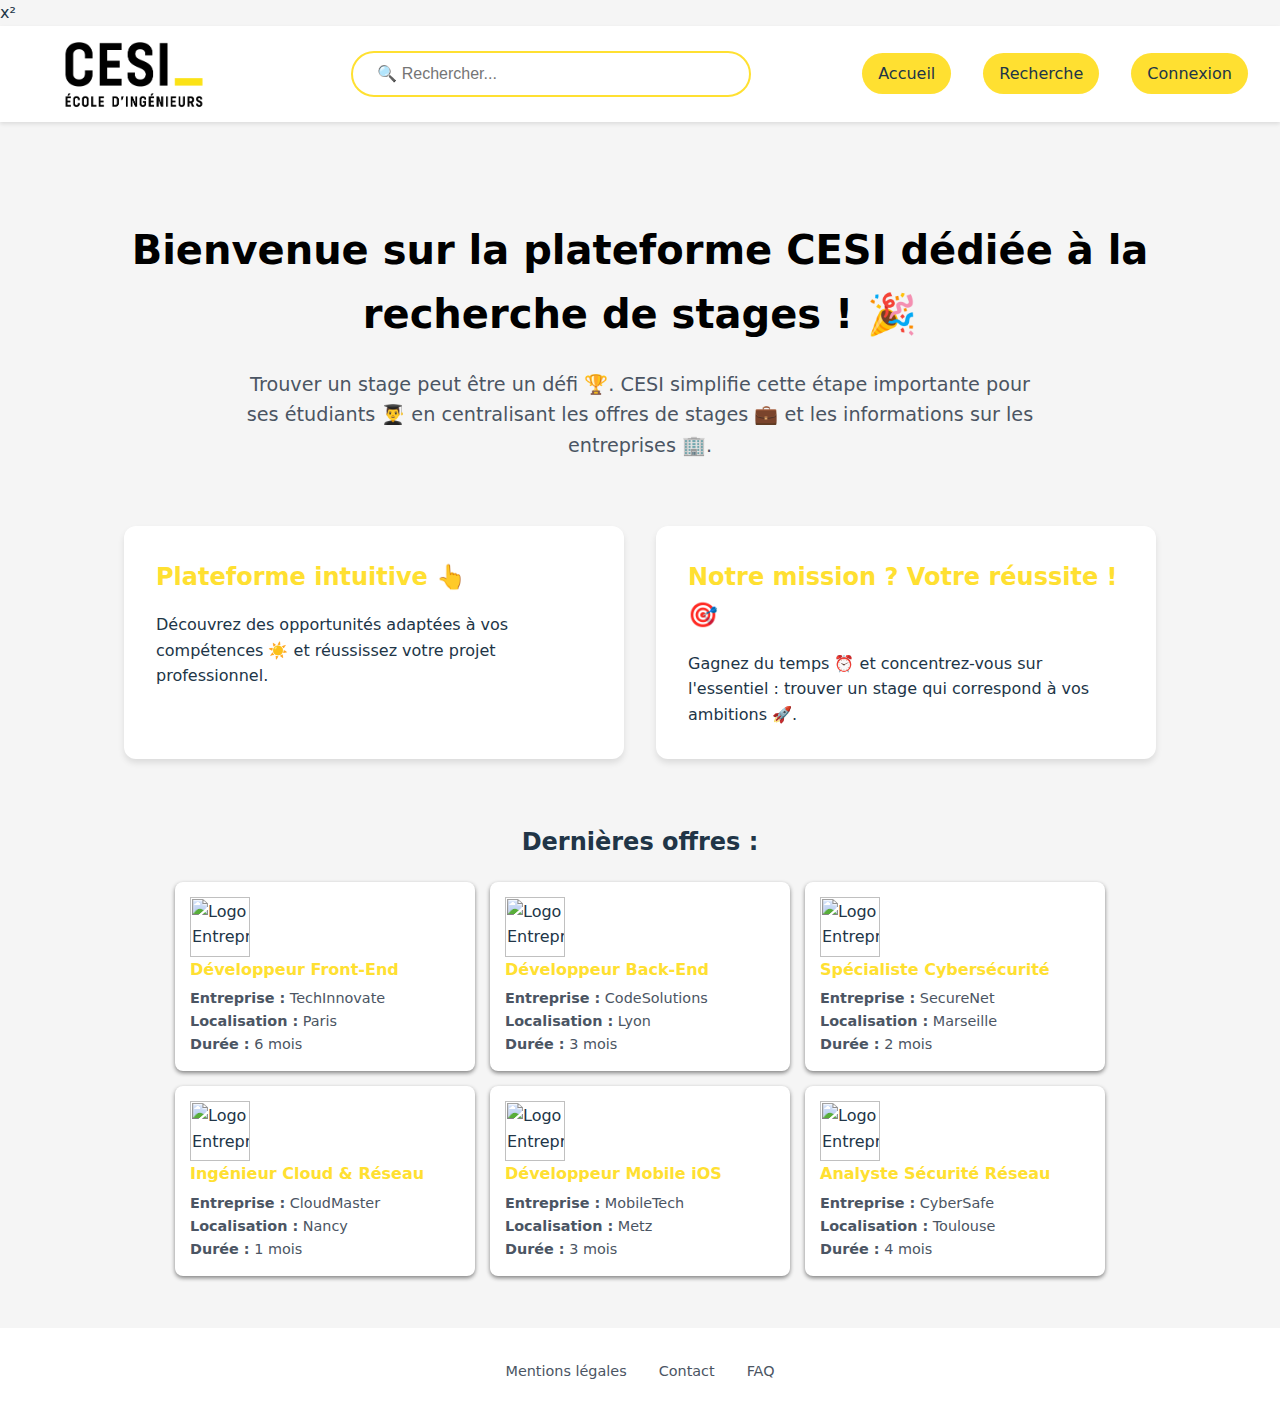
==== commit c56a28e9: "Merge branch 'dev' into Dev-Baptiste" ====
--- a/index.html
+++ b/index.html
@@ -1,4 +1,4 @@
-<!DOCTYPE html>
+x²<!DOCTYPE html>
 <html lang="fr">
 <head>
     <meta charset="UTF-8">
@@ -40,7 +40,7 @@
         <div id="cookie-policy" class="cookie-policy">
             <div class="cookie-content">
                 <p>Vous avez refusé les cookies. Certains éléments du site pourraient ne pas fonctionner correctement.</p>
-                <div class="cookie-buttons">
+                <div class="policy-buttons">
                     <button id="validation">OK</button>
                     <a href="CGU.html" id="learn-more">En savoir plus</a>
                 </div>
--- a/style.css
+++ b/style.css
@@ -60,12 +60,17 @@
 .logo {
   display: flex;
   align-items: center;
+  transition: all 0.2s;
+  
 }
 
 .logo img {
   height: 80px;
 }
-
+.logo:hover {
+  scale: 1.1;
+  transition: all 0.4s ease-in-out;
+}
 .search-container {
   flex: 1;
   max-width: 500px;
@@ -96,6 +101,43 @@
   transform: scale(1.05);
 }
 
+/*
+.recherche-btn, index-btn {
+  border: none;
+  z-index: 1;
+  border-radius: 50px;
+  color: var(--secondary-color);
+}
+.nav-links a:after {
+  position: absolute;
+  
+  content: "";
+  width: 0;
+  height: 100%;
+  top: 0;
+  right: 0;
+  z-index: -1;
+  background-color: #000000;
+  border-radius: 5px;
+   box-shadow:inset 2px 2px 2px 0px rgba(255,255,255,.5),
+   7px 7px 20px 0px rgba(0,0,0,.1),
+   4px 4px 5px 0px rgba(0,0,0,.1);
+  transition: all 0.3s ease;
+  border-radius: 50px;
+}
+.nav-links a:hover {
+  color: #ffe031;
+  border-radius: 50px;
+}
+.nav-links a:hover:after {
+  left: 0;
+  width: 100%;
+}
+.nav-links a:active {
+  top: 2px;
+}
+
+/*
 .connexion-btn {
   background-color: var(--primary-color);
   color: var(--white);
@@ -111,8 +153,54 @@
   background-color: var(--third-color);
   color: var(--primary-color);
   transform: scale(1.05);
-}
-
+}*/
+
+/*connexion bouton*/
+.connexion-btn, 
+.recherche-btn, 
+.index-btn  {
+  background: var(--primary-color);
+  border: none;
+  z-index: 1;
+  border-radius: 50px;
+  color: var(--third-color);
+}
+.connexion-btn:after,
+.recherche-btn:after,
+.index-btn:after {
+  position: absolute;
+  
+  content: "";
+  width: 0;
+  height: 100%;
+  top: 0;
+  right: 0;
+  z-index: -1;
+  background-color: var(--third-color);
+  border-radius: 5px;
+   box-shadow:inset 2px 2px 2px 0px rgba(255,255,255,.5),
+   7px 7px 20px 0px rgba(0,0,0,.1),
+   4px 4px 5px 0px rgba(0,0,0,.1);
+  transition: all 0.3s ease;
+  border-radius: 50px;
+}
+.connexion-btn:hover,
+.recherche-btn:hover,
+.index-btn:hover {
+  color: var(--primary-color);
+  border-radius: 50px;
+}
+.connexion-btn:hover:after,
+.recherche-btn:hover:after,
+.index-btn:hover:after {
+  left: 0;
+  width: 100%;
+}
+.connexion-btn:active,
+.recherche-btn:active,
+.index-btn:active {
+  top: 2px;
+}
 /* Welcome Section */
 .welcome-section {
   text-align: center;
@@ -318,7 +406,28 @@
   justify-content: center;
   z-index: 1000;
 }
-
+.cookie-policy button {
+  padding: 10px 20px;
+  border: none;
+  border-radius: 50px;
+  cursor: pointer;
+  font-weight: 700;
+  background-color: var(--primary-color);
+  transition: background-color 0.3s, color 0.3s;
+}
+.cookie-policy button:hover {
+  background-color: var(--text-color);
+  color: var(--primary-color);
+}
+.cookie-policy a#learn-more {
+  text-decoration: none;
+  color: #337ab7;
+  padding: 10px;
+}
+
+.cookie-policy a#learn-more:hover {
+  color: #23527c;
+}
 /* Login styles */
 .login-container {
   width: 100%;
@@ -391,6 +500,10 @@
   font-size: 1rem;
   outline: none;
   transition: border-color 0.3s, box-shadow 0.3s;
+}
+.search-bar:hover {
+  border-color: var(--third-color);
+  box-shadow: 0 0 8px var(--shadow-color);
 }
 
 .search-bar:focus {
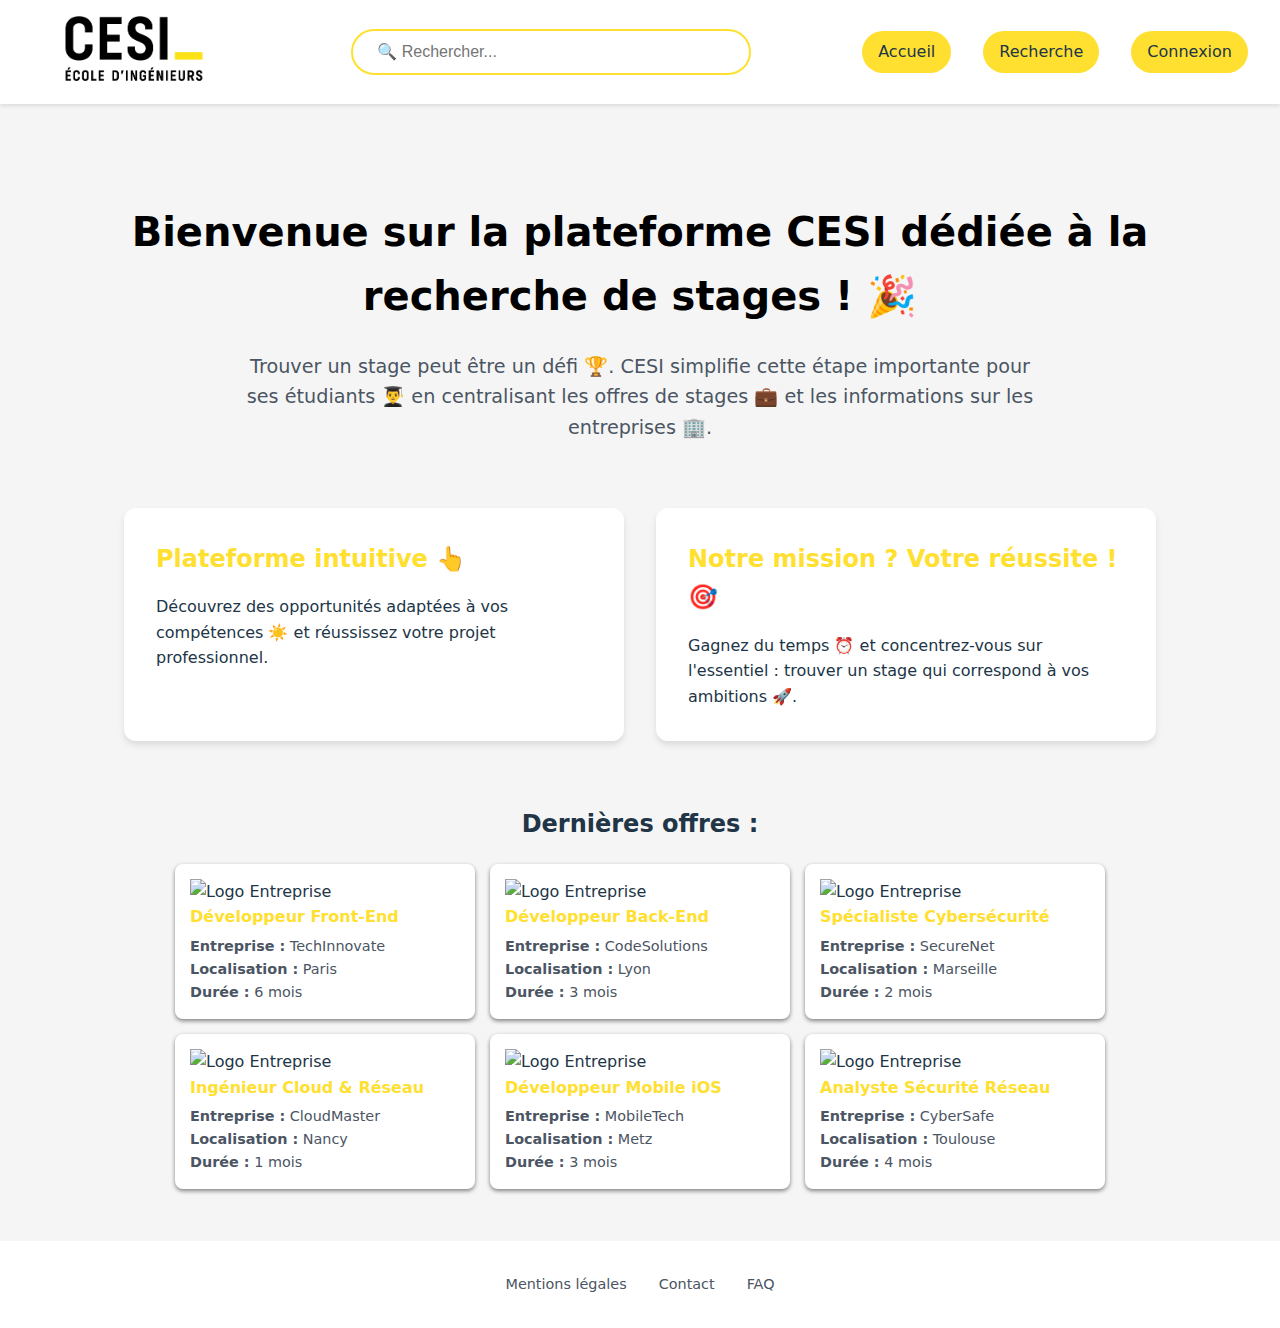
==== commit 1201370f: "Merge branch 'dev' of https://github.com/tomtimlt/Projet-Web into dev" ====
--- a/index.html
+++ b/index.html
@@ -1,4 +1,4 @@
-x²<!DOCTYPE html>
+<!DOCTYPE html>
 <html lang="fr">
 <head>
     <meta charset="UTF-8">
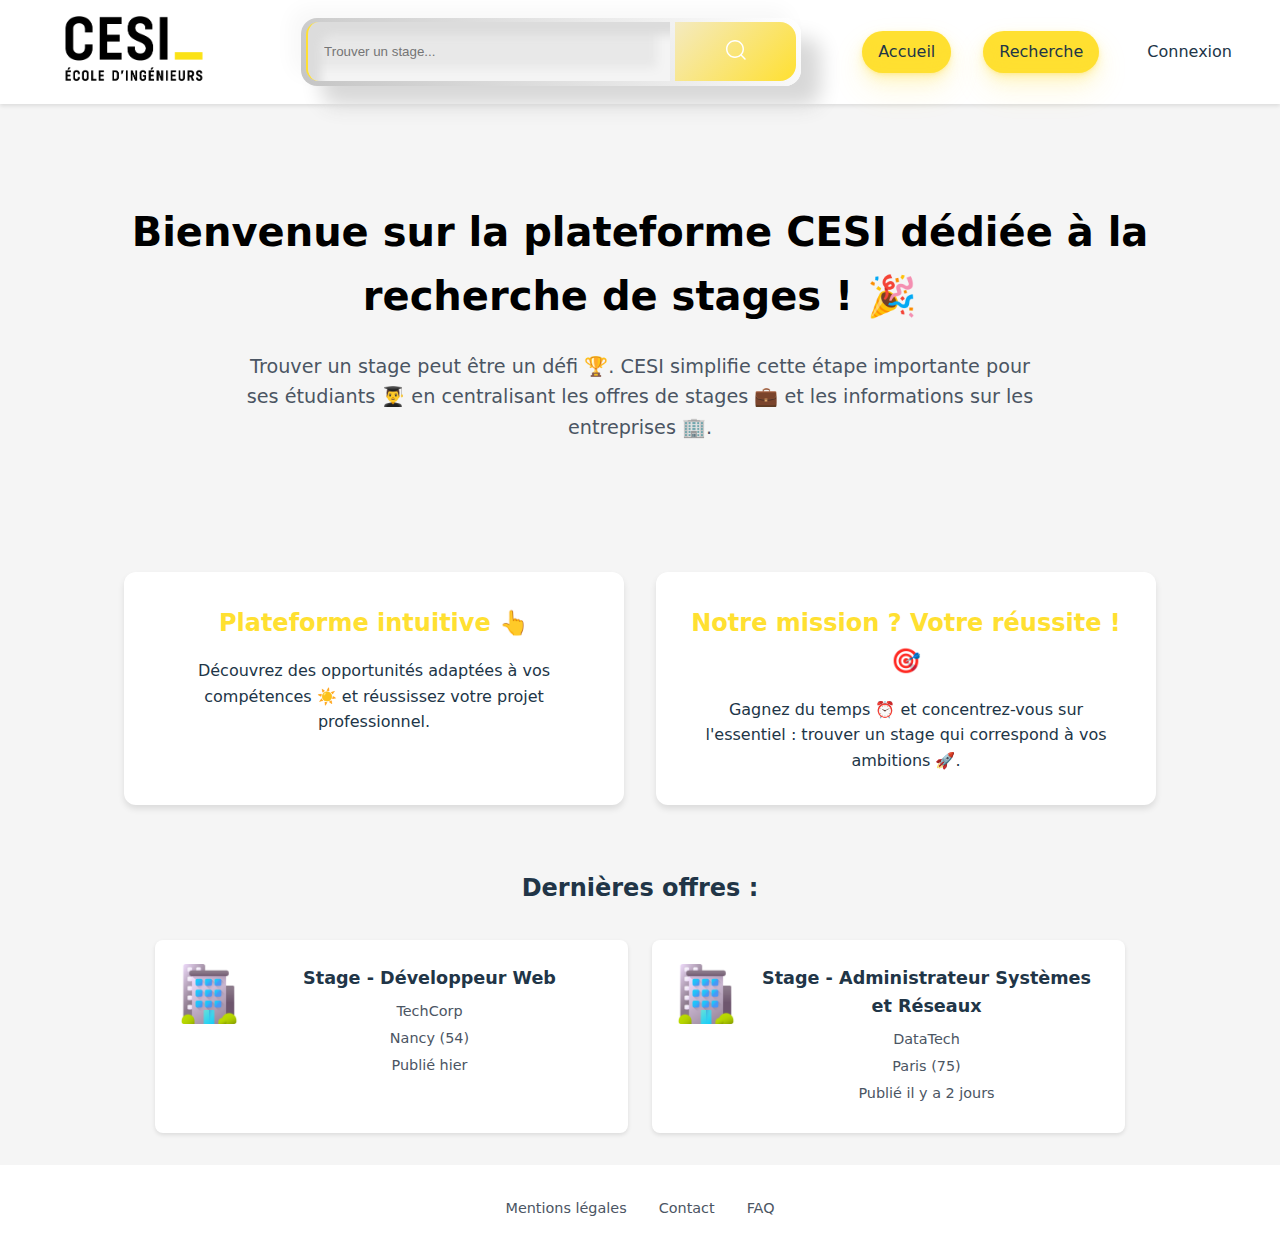
==== commit a00ff7b4: "repair" ====
--- a/index.html
+++ b/index.html
@@ -15,13 +15,24 @@
                         <img src="/logo.png" alt="Logo CESI">
                     </a>
                 </div>
+
+
                 <div class="search-container">
-                    <input type="text" class="search-bar" placeholder="🔍 Rechercher...">
+                    <input type="text" placeholder="Trouver un stage...">
+                    <button class="button">
+                      <svg class="search__icon" viewBox="0 0 24 24">
+                        <g>
+                          <path d="M21.53 20.47l-3.66-3.66C19.195 15.24 20 13.214 20 11c0-4.97-4.03-9-9-9s-9 4.03-9 9 4.03 9 9 9c2.215 0 4.24-.804 5.808-2.13l3.66 3.66c.147.146.34.22.53.22s.385-.073.53-.22c.295-.293.295-.767.002-1.06zM3.5 11c0-4.135 3.365-7.5 7.5-7.5s7.5 3.365 7.5 7.5-3.365 7.5-7.5 7.5-7.5-3.365-7.5-7.5z"></path>
+                        </g>
+                      </svg>
+                    </button>
                 </div>
+
+
                 <div class="nav-links">
                     <a href="index.html" class="index-btn">Accueil</a>
                     <a href="recherche.html" class="recherche-btn">Recherche</a>
-                    <a href="connexion.html" class="connexion-btn">Connexion</a>
+                    <a href="progilyy.html" class="profil-btn">Connexion</a>
                 </div>
             </nav>
         </header>
@@ -67,9 +78,38 @@
 
                 <section class="latest-offers">
                     <h2>Dernières offres :</h2>
-                    <div class="offers-grid" id="offers-container">
-                        <!-- Offres insérées dynamiquement en JavaScript -->
-                    </div>
+                    <div class="offers-grid">
+                        <div class="offer-card">
+                            <div class="company-logo">
+                                <img src="/logo-ent.png" alt="Logo de l'entreprise">
+                            </div>
+                            <div class="offer-details">
+                                <div class="offer-item">
+                                    <a href="#">
+                                        <h3>Stage - Développeur Web</h3>
+                                        <p class="company">TechCorp</p>
+                                        <p class="location">Nancy (54)</p>
+                                        <p class="date">Publié hier</p>
+                                    </a>
+                                </div>
+
+                            </div>
+                        </div>
+                        <div class="offer-card">
+                            <div class="company-logo">
+                                <img src="/logo-ent.png" alt="Logo de l'entreprise">
+                            </div>
+                            <div class="offer-details">
+                                <div class="offer-item">
+                                    <a href="#">
+                                        <h3>Stage - Administrateur Systèmes et Réseaux</h3>
+                                        <p class="company">DataTech</p>
+                                        <p class="location">Paris (75)</p>
+                                        <p class="date">Publié il y a 2 jours</p>
+                                    </a>
+                                </div>
+                         </div>
+                         
                 </section>
             </div>
         </main>
@@ -84,8 +124,5 @@
     </div>
 
     <script src="script.js"></script>
-    <script src="script-accueil.js"></script>
-</body>
-
 </body>
 </html>--- a/style.css
+++ b/style.css
@@ -75,10 +75,63 @@
   flex: 1;
   max-width: 500px;
   display: flex;
-  justify-content: center;
+  justify-content: center;  
   margin-left: auto;
   margin-right: auto;
-}
+  background: white;
+  border-radius: 1rem;
+  background: linear-gradient(45deg, #c5c5c5 0%, #ffffff 100%);
+  box-shadow: 20px 20px 20px #d8d8d8, -10px -10px 20px #f8f8f8;
+  padding: 0.3rem;
+  gap: 0.3rem;
+}
+.search-container input {
+  border-radius: 0.8rem 0 0 0.8rem;
+  background: #e8e8e8;
+  box-shadow: inset 13px 13px 10px #dcdcdc,
+              inset -13px -13px 10px #f4f4f4;
+  width: 100%;
+  flex-basis: 75%;
+  padding: 1rem;
+  border: none;
+  border-left: 2px solid #ffe031;
+  color: #5e5e5e;
+  transition: all 0.2s ease-in-out;
+}
+
+.search-container input:focus {
+  border-left: 2px solid #ffe031;
+  outline: none;
+  box-shadow: inset 13px 13px 10px #f4eac0, inset -13px -13px 10px #f4f4f4;
+}
+
+.search-container button {
+  flex-basis: 25%;
+  padding: 1rem;
+  background: linear-gradient(135deg, #f4eac0 0%, #ffe031 100%);
+  font-weight: 900;
+  letter-spacing: 0.3rem;
+  text-transform: uppercase;
+  color: white;
+  border: none;
+  width: 100%;
+  border-radius: 0 1rem 1rem 0;
+  transition: all 0.2s ease-in-out;
+}
+
+.search-container button:hover {
+  background: linear-gradient(135deg, #f4eac0 0%, #ffe031c4 100%);
+}
+
+.search-container path {
+  fill: white;
+}
+
+.search__icon {
+  width: 1.5rem;
+  height: 1.5rem;
+}
+
 
 .nav-links {
   display: flex;
@@ -154,8 +207,39 @@
   color: var(--primary-color);
   transform: scale(1.05);
 }*/
-
+.connexion-btn, 
+.recherche-btn, 
+.index-btn,
+.btn-reset {
+  background-color: #ffe031;
+  border-radius: 100px;
+  box-shadow: rgba(255, 224, 49, .2) 0 -25px 18px -14px inset,rgba(255, 224, 49, .15) 0 1px 2px,rgba(255, 224, 49, .15) 0 2px 4px,rgba(255, 224, 49, .15) 0 4px 8px,rgba(255, 224, 49, .15) 0 8px 16px,rgba(255, 224, 49, .15) 0 16px 32px;
+  color: #000000;
+  cursor: pointer;
+  display: inline-block;
+  font-family: CerebriSans-Regular,-apple-system,system-ui,Roboto,sans-serif;
+  padding: 7px 20px;
+  text-align: center;
+  text-decoration: none;
+  transition: all 250ms;
+  border: 0;
+  font-size: 16px;
+  user-select: none;
+  -webkit-user-select: none;
+  touch-action: manipulation;
+}
+
+.connexion-btn:hover,
+.recherche-btn:hover,
+.index-btn:hover,
+.btn-reset:hover {
+  box-shadow: rgba(255, 224, 49, .35) 0 -25px 18px -14px inset,rgba(255, 224, 49, .25) 0 1px 2px,rgba(255, 224, 49, .25) 0 2px 4px,rgba(255, 224, 49, .25) 0 4px 8px,rgba(255, 224, 49, .25) 0 8px 16px,rgba(255, 224, 49, .25) 0 16px 32px;
+  transform: scale(1.05) rotate(-1deg);
+  background-color: #000000;
+  color: #ffe031;
+}
 /*connexion bouton*/
+/*
 .connexion-btn, 
 .recherche-btn, 
 .index-btn  {
@@ -200,7 +284,8 @@
 .recherche-btn:active,
 .index-btn:active {
   top: 2px;
-}
+}*/
+
 /* Welcome Section */
 .welcome-section {
   text-align: center;
@@ -258,31 +343,39 @@
 .latest-offers {
   display: flex;
   flex-direction: column;
-  align-items: center;
-  margin-top: 20px;
+}
+
+.latest-offers h2 {
+  margin-bottom: 2rem;
 }
 
 .offers-grid {
   display: flex;
   flex-wrap: wrap;
-  gap: 15px;
-  justify-content: center;
-  padding: 20px;
+  gap: 1.5rem;
+  justify-content: center;
 }
 
 .offer-card {
   background-color: var(--white);
   border-radius: 8px;
-  padding: 15px;
-  width: 300px;
-  box-shadow: 0 2px 4px var(--shadow-color);
-  transition: box-shadow 0.3s, transform 0.3s;
-  cursor: pointer;
+  padding: 1.5rem;
+  display: flex;
+  gap: 1rem;
+  box-shadow: 0 2px 4px rgba(0, 0, 0, 0.1);
+  transition: box-shadow 0.3s;
+  flex: 1;
+  min-width: 300px;
+  max-width: 900px;
 }
 
 .offer-card:hover {
   box-shadow: 0 4px 6px var(--shadow-color);
-  transform: translateY(-3px);
+}
+
+.company-logo {
+  display: flex;
+  align-items: flex-start;
 }
 
 .company-logo img {
@@ -291,15 +384,40 @@
   object-fit: contain;
 }
 
+.offer-details {
+  display: flex;
+  flex-wrap: wrap;
+  gap: 2rem;
+  flex: 1;
+}
+
+.offer-item {
+  flex: 1;
+  min-width: 200px;
+}
+
+.offer-item a {
+  text-decoration: none;
+  color: inherit;
+  display: block;
+  height: 100%;
+  transition: transform 0.3s;
+}
+
+.offer-item a:hover {
+  transform: translateY(-3px);
+}
+
 .offer-details h3 {
-  color: var(--primary-color);
-  font-size: 1rem;
-  margin-bottom: 5px;
+  font-size: 1.1rem;
+  margin-bottom: 0.5rem;
+  color: var(--secondary-color);
 }
 
 .offer-details p {
   color: var(--gray-600);
   font-size: 0.9rem;
+  margin-bottom: 0.25rem;
 }
 
 /* Footer */
@@ -442,6 +560,87 @@
   align-items: center;
 }
 
+
+
+.container {
+  display: flex;
+  align-items: center;
+  justify-content: center;
+  flex-direction: column;
+  text-align: center;
+}
+
+.form_area {
+  display: flex;
+  justify-content: center;
+  align-items: center;
+  flex-direction: column;
+  background-color: #fffae6; 
+  height: auto;
+  width: auto;
+  border: 2px solid #000000;
+  border-radius: 20px;
+  box-shadow: 3px 4px 0px 1px #ffe031; 
+}
+
+.log-title {
+  color: #000000; 
+  font-weight: 900;
+  font-size: 1.5em;
+  margin-top: 20px;
+}
+
+.sub_title {
+  font-weight: 600;
+  margin: 5px 0;
+}
+
+.form_group {
+  display: flex;
+  flex-direction: column;
+  align-items: baseline;
+  margin: 10px;
+}
+
+.form_style {
+  outline: none;
+  border: 2px solid #000000; 
+  box-shadow: 3px 4px 0px 1px #ffe031; 
+  width: 290px;
+  padding: 12px 10px;
+  border-radius: 4px;
+  font-size: 15px;
+}
+
+.form_style:focus, .btn:focus {
+  transform: translateY(4px);
+  box-shadow: 1px 2px 0px 0px #ffe031; 
+}
+
+.auth-btn {
+  padding: 15px;
+  margin: 25px 0px;
+  width: 290px;
+  font-size: 15px;
+  background: #ffe031;
+  border-radius: 10px;
+  font-weight: 800;
+  box-shadow: 3px 3px 0px 0px #000000; 
+  color: #000000; 
+}
+
+.auth-btn:hover {
+  opacity: .9;
+  background: #f4d41a; 
+}
+
+.log-link {
+  font-weight: 800;
+  color: #000000; 
+  padding: 5px;
+}
+
+
 .login-form {
   width: 100%;
   display: flex;
@@ -491,11 +690,12 @@
 }
 
 /* Search styles */
-.search-bar {
+/*.search-bar {
   width: 100%;
   max-width: 400px;
   padding: 0.75rem 1.5rem;
   border: 2px solid var(--primary-color);
+  background-color: var(--gray-100);  
   border-radius: 50px;
   font-size: 1rem;
   outline: none;
@@ -509,7 +709,7 @@
 .search-bar:focus {
   border-color: var(--third-color);
   box-shadow: 0 0 8px var(--shadow-color);
-}
+}*/
 
 .search-button {
   background-color: var(--primary-color);
@@ -529,13 +729,6 @@
 }
 
 /* Recherche page styles */
-.ai-style-change-1 {
-  .search-container& {
-      margin-bottom: 15px;
-      gap: 10px;
-  }
-}
-
 .filter-container {
   display: flex;
   justify-content: center;
@@ -545,7 +738,7 @@
 }
 
 .filter-container select {
-  padding: 5px;
+  padding: 8px;
   border-radius: 5px;
   border: 1px solid var(--gray-300);
   font-size: 1rem;
@@ -608,7 +801,6 @@
   transition: background-color 0.3s, color 0.3s;
 }
 
-
 .pagination .active {
   background: var(--third-color);
   color: var(--primary-color);
@@ -616,6 +808,10 @@
 
 /* Responsive design */
 @media (max-width: 768px) {
+
+  
+  
+  
   .navbar {
     flex-direction: column;
     align-items: center;
@@ -625,7 +821,6 @@
   .search-container {
     margin: 1rem 0;
     max-width: 100%;
-
   }
   
   .nav-links {
@@ -645,161 +840,4 @@
     flex-direction: column;
     gap: 1.5rem;
   }
-}
-
-/* offres */
-
-.results-container {
-  display: flex;
-  flex-wrap: wrap;
-  justify-content: center;
-  gap: 15px;
-  padding: 15px;
-}
-
-.result-card {
-  background-color: var(--white);
-  border-radius: 8px;
-  padding: 15px;
-  display: flex;
-  align-items: center;
-  gap: 10px;
-  box-shadow: 0 2px 4px rgba(0, 0, 0, 0.1);
-  transition: box-shadow 0.3s, transform 0.3s;
-  width: 100%;
-  max-width: 400px;
-  cursor: pointer;
-}
-
-.result-card:hover {
-  box-shadow: 0 4px 6px var(--shadow-color);
-  transform: translateY(-3px);
-}
-
-.result-logo {
-  display: flex;
-  align-items: center;
-}
-
-.result-logo img {
-  width: 40px;
-  height: 40px;
-  object-fit: contain;
-  margin-right: 10px;
-}
-
-.result-details {
-  flex: 1;
-}
-
-.result-details h3 {
-  color: var(--primary-color);
-  font-size: 0.9rem;
-  margin-bottom: 5px;
-}
-
-.result-details p {
-  color: var(--gray-600);
-  font-size: 0.8rem;
-  margin-bottom: 3px;
-}
-
-.pagination {
-  display: flex;
-  justify-content: center;
-  align-items: center;
-  gap: 0.5rem;
-  margin: 15px 0;
-  flex-wrap: wrap;
-}
-
-.pagination a, 
-.pagination span {
-  text-decoration: none;
-  padding: 5px 10px;
-  background: var(--gray-200);
-  border-radius: 3px;
-  font-weight: bold;
-  color: var(--secondary-color);
-  transition: background-color 0.3s, color 0.3s;
-  font-size: 0.8rem;
-  cursor: pointer;
-}
-
-.pagination a:hover {
-  background: var(--primary-color);
-  color: var(--third-color);
-}
-
-.pagination .active {
-  background: var(--third-color);
-  color: var(--primary-color);
-}
-
-/* bouton reset */
-
-.btn-reset {
-  background-color: var(--primary-color);
-  color: var(--third-color);
-  border: none;
-  padding: 10px 15px;
-  border-radius: 50px;
-  font-weight: bold;
-  cursor: pointer;
-  font-size: 1rem;
-  transition: background-color 0.3s, color 0.3s, transform 0.3s;
-}
-
-.btn-reset:hover {
-  background-color: var(--third-color);
-  color: var(--primary-color);
-  transform: scale(1.05);
-}
-
-/* bouton retour recherhce */
-
-.btn-back {
-  display: inline-block;
-  margin-top: 20px;
-  padding: 10px 15px;
-  background-color: --gray-300(--primary-color);
-  color: var(--third-color);
-  text-decoration: none;
-  border-radius: 50px;
-  font-weight: bold;
-  transition: background-color 0.3s, color 0.3s, transform 0.3s;
-  text-align: center;
-}
-
-.btn-back:hover {
-  background-color: var(--third-color);
-  color: var(--primary-color);
-  transform: scale(1.05);
-}
-
-/* bouton apply */
-.btn-apply-small {
-  background-color: var(--primary-color);
-  color: var(--third-color);
-  border: none;
-  padding: 10px 15px; /* Moins de padding horizontal */
-  border-radius: 5555px; /* Arrondi esthétique */
-  font-size: 0.85rem; /* Texte plus petit */
-  font-weight: bold;
-  cursor: pointer;
-  width: auto; /* Ajuste la largeur au texte */
-  max-width: 200px; /* Empêche un bouton trop petit */
-  text-align: center;
-  transition: background-color 0.3s, color 0.3s, transform 0.3s;
-  margin-right: auto;
-}
-
-.btn-apply-small:hover {
-  background-color: var(--third-color);
-  color: var(--primary-color);
-  transform: scale(1.05);
-}
-
-/* controle fichier */
-
-
+}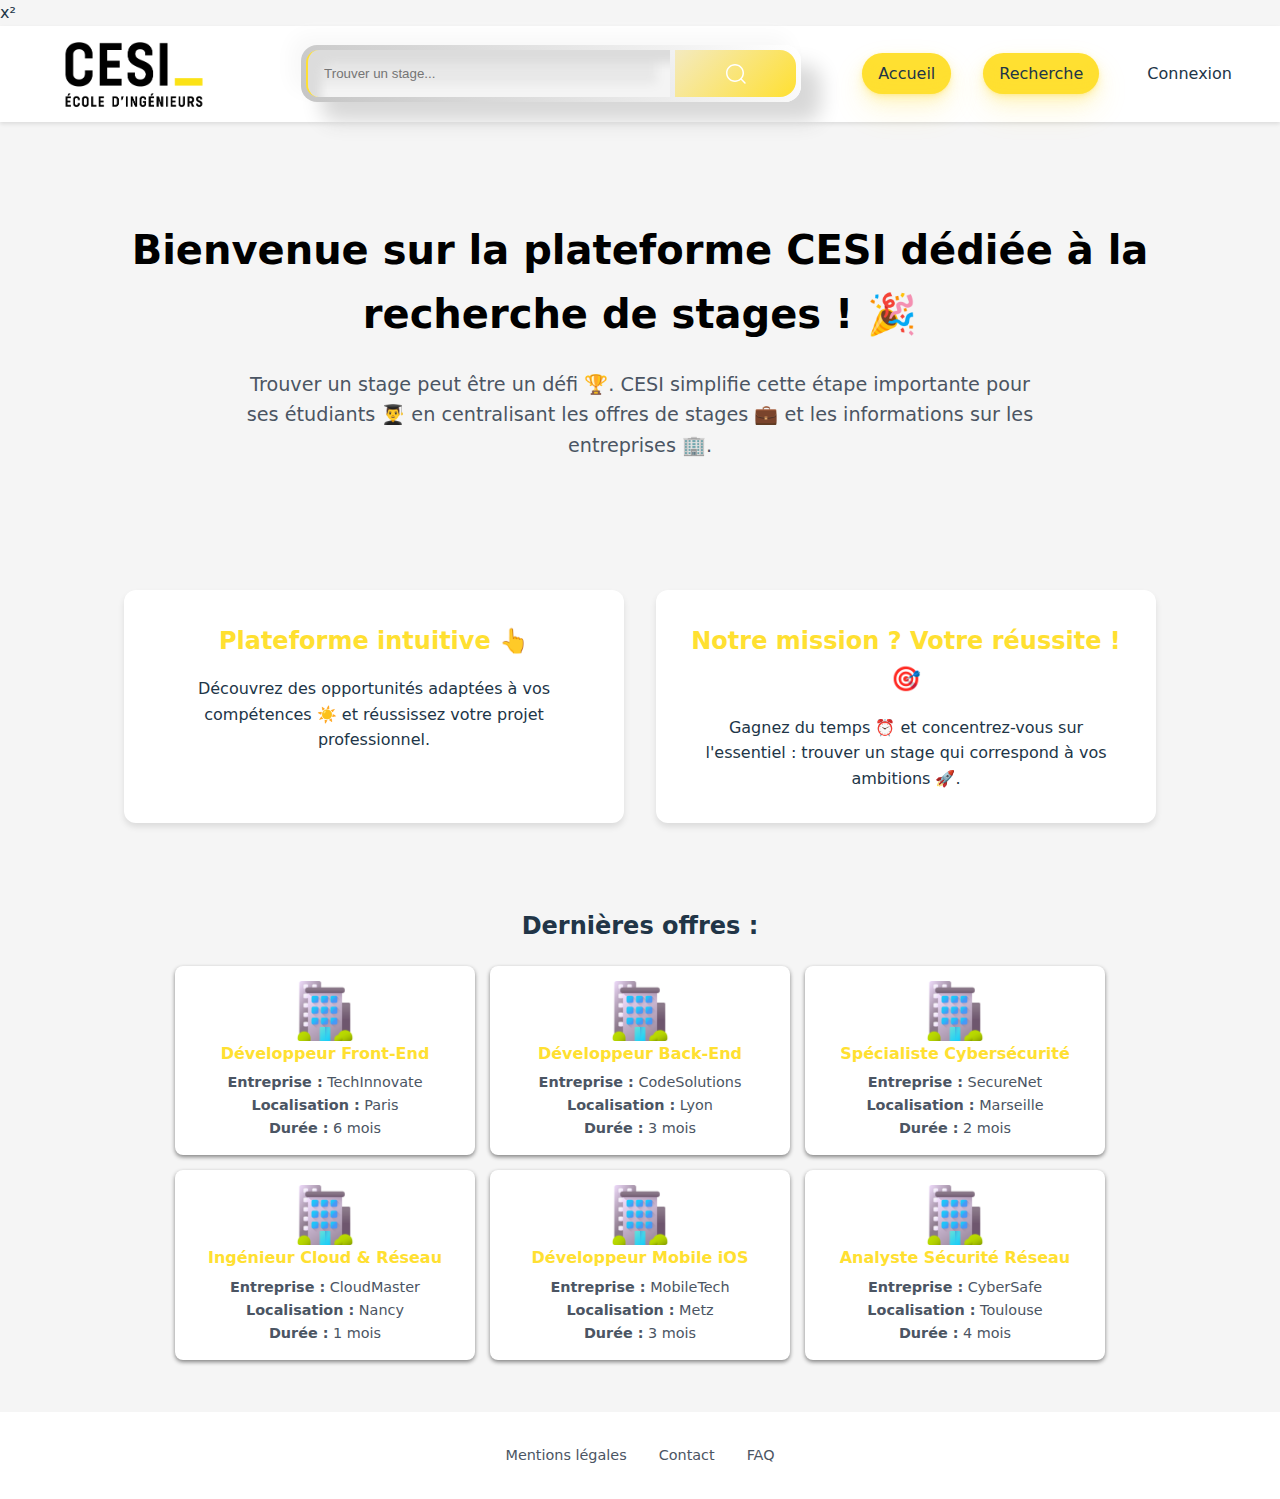
==== commit dae53ea3: "Merge branch 'Dev-Baptiste' into Dev-Thomas" ====
--- a/index.html
+++ b/index.html
@@ -1,4 +1,4 @@
-<!DOCTYPE html>
+x²<!DOCTYPE html>
 <html lang="fr">
 <head>
     <meta charset="UTF-8">
@@ -78,38 +78,9 @@
 
                 <section class="latest-offers">
                     <h2>Dernières offres :</h2>
-                    <div class="offers-grid">
-                        <div class="offer-card">
-                            <div class="company-logo">
-                                <img src="/logo-ent.png" alt="Logo de l'entreprise">
-                            </div>
-                            <div class="offer-details">
-                                <div class="offer-item">
-                                    <a href="#">
-                                        <h3>Stage - Développeur Web</h3>
-                                        <p class="company">TechCorp</p>
-                                        <p class="location">Nancy (54)</p>
-                                        <p class="date">Publié hier</p>
-                                    </a>
-                                </div>
-
-                            </div>
-                        </div>
-                        <div class="offer-card">
-                            <div class="company-logo">
-                                <img src="/logo-ent.png" alt="Logo de l'entreprise">
-                            </div>
-                            <div class="offer-details">
-                                <div class="offer-item">
-                                    <a href="#">
-                                        <h3>Stage - Administrateur Systèmes et Réseaux</h3>
-                                        <p class="company">DataTech</p>
-                                        <p class="location">Paris (75)</p>
-                                        <p class="date">Publié il y a 2 jours</p>
-                                    </a>
-                                </div>
-                         </div>
-                         
+                    <div class="offers-grid" id="offers-container">
+                        <!-- Offres insérées dynamiquement en JavaScript -->
+                    </div>
                 </section>
             </div>
         </main>
@@ -124,5 +95,8 @@
     </div>
 
     <script src="script.js"></script>
+    <script src="script-accueil.js"></script>
+</body>
+
 </body>
 </html>--- a/style.css
+++ b/style.css
@@ -75,7 +75,7 @@
   flex: 1;
   max-width: 500px;
   display: flex;
-  justify-content: center;  
+  justify-content: center;
   margin-left: auto;
   margin-right: auto;
   background: white;
@@ -107,7 +107,7 @@
 
 .search-container button {
   flex-basis: 25%;
-  padding: 1rem;
+  padding: 0.2rem;
   background: linear-gradient(135deg, #f4eac0 0%, #ffe031 100%);
   font-weight: 900;
   letter-spacing: 0.3rem;
@@ -343,39 +343,31 @@
 .latest-offers {
   display: flex;
   flex-direction: column;
-}
-
-.latest-offers h2 {
-  margin-bottom: 2rem;
+  align-items: center;
+  margin-top: 20px;
 }
 
 .offers-grid {
   display: flex;
   flex-wrap: wrap;
-  gap: 1.5rem;
-  justify-content: center;
+  gap: 15px;
+  justify-content: center;
+  padding: 20px;
 }
 
 .offer-card {
   background-color: var(--white);
   border-radius: 8px;
-  padding: 1.5rem;
-  display: flex;
-  gap: 1rem;
-  box-shadow: 0 2px 4px rgba(0, 0, 0, 0.1);
-  transition: box-shadow 0.3s;
-  flex: 1;
-  min-width: 300px;
-  max-width: 900px;
+  padding: 15px;
+  width: 300px;
+  box-shadow: 0 2px 4px var(--shadow-color);
+  transition: box-shadow 0.3s, transform 0.3s;
+  cursor: pointer;
 }
 
 .offer-card:hover {
   box-shadow: 0 4px 6px var(--shadow-color);
-}
-
-.company-logo {
-  display: flex;
-  align-items: flex-start;
+  transform: translateY(-3px);
 }
 
 .company-logo img {
@@ -384,40 +376,15 @@
   object-fit: contain;
 }
 
-.offer-details {
-  display: flex;
-  flex-wrap: wrap;
-  gap: 2rem;
-  flex: 1;
-}
-
-.offer-item {
-  flex: 1;
-  min-width: 200px;
-}
-
-.offer-item a {
-  text-decoration: none;
-  color: inherit;
-  display: block;
-  height: 100%;
-  transition: transform 0.3s;
-}
-
-.offer-item a:hover {
-  transform: translateY(-3px);
-}
-
 .offer-details h3 {
-  font-size: 1.1rem;
-  margin-bottom: 0.5rem;
-  color: var(--secondary-color);
+  color: var(--primary-color);
+  font-size: 1rem;
+  margin-bottom: 5px;
 }
 
 .offer-details p {
   color: var(--gray-600);
   font-size: 0.9rem;
-  margin-bottom: 0.25rem;
 }
 
 /* Footer */
@@ -729,6 +696,13 @@
 }
 
 /* Recherche page styles */
+.ai-style-change-1 {
+  .search-container& {
+      margin-bottom: 15px;
+      gap: 10px;
+  }
+}
+
 .filter-container {
   display: flex;
   justify-content: center;
@@ -738,7 +712,7 @@
 }
 
 .filter-container select {
-  padding: 8px;
+  padding: 5px;
   border-radius: 5px;
   border: 1px solid var(--gray-300);
   font-size: 1rem;
@@ -801,6 +775,7 @@
   transition: background-color 0.3s, color 0.3s;
 }
 
+
 .pagination .active {
   background: var(--third-color);
   color: var(--primary-color);
@@ -821,6 +796,7 @@
   .search-container {
     margin: 1rem 0;
     max-width: 100%;
+
   }
   
   .nav-links {
@@ -840,4 +816,161 @@
     flex-direction: column;
     gap: 1.5rem;
   }
-}+}
+
+/* offres */
+
+.results-container {
+  display: flex;
+  flex-wrap: wrap;
+  justify-content: center;
+  gap: 15px;
+  padding: 15px;
+}
+
+.result-card {
+  background-color: var(--white);
+  border-radius: 8px;
+  padding: 15px;
+  display: flex;
+  align-items: center;
+  gap: 10px;
+  box-shadow: 0 2px 4px rgba(0, 0, 0, 0.1);
+  transition: box-shadow 0.3s, transform 0.3s;
+  width: 100%;
+  max-width: 400px;
+  cursor: pointer;
+}
+
+.result-card:hover {
+  box-shadow: 0 4px 6px var(--shadow-color);
+  transform: translateY(-3px);
+}
+
+.result-logo {
+  display: flex;
+  align-items: center;
+}
+
+.result-logo img {
+  width: 40px;
+  height: 40px;
+  object-fit: contain;
+  margin-right: 10px;
+}
+
+.result-details {
+  flex: 1;
+}
+
+.result-details h3 {
+  color: var(--primary-color);
+  font-size: 0.9rem;
+  margin-bottom: 5px;
+}
+
+.result-details p {
+  color: var(--gray-600);
+  font-size: 0.8rem;
+  margin-bottom: 3px;
+}
+
+.pagination {
+  display: flex;
+  justify-content: center;
+  align-items: center;
+  gap: 0.5rem;
+  margin: 15px 0;
+  flex-wrap: wrap;
+}
+
+.pagination a, 
+.pagination span {
+  text-decoration: none;
+  padding: 5px 10px;
+  background: var(--gray-200);
+  border-radius: 3px;
+  font-weight: bold;
+  color: var(--secondary-color);
+  transition: background-color 0.3s, color 0.3s;
+  font-size: 0.8rem;
+  cursor: pointer;
+}
+
+.pagination a:hover {
+  background: var(--primary-color);
+  color: var(--third-color);
+}
+
+.pagination .active {
+  background: var(--third-color);
+  color: var(--primary-color);
+}
+
+/* bouton reset */
+
+.btn-reset {
+  background-color: var(--primary-color);
+  color: var(--third-color);
+  border: none;
+  padding: 10px 15px;
+  border-radius: 50px;
+  font-weight: bold;
+  cursor: pointer;
+  font-size: 1rem;
+  transition: background-color 0.3s, color 0.3s, transform 0.3s;
+}
+
+.btn-reset:hover {
+  background-color: var(--third-color);
+  color: var(--primary-color);
+  transform: scale(1.05);
+}
+
+/* bouton retour recherhce */
+
+.btn-back {
+  display: inline-block;
+  margin-top: 20px;
+  padding: 10px 15px;
+  background-color: --gray-300(--primary-color);
+  color: var(--third-color);
+  text-decoration: none;
+  border-radius: 50px;
+  font-weight: bold;
+  transition: background-color 0.3s, color 0.3s, transform 0.3s;
+  text-align: center;
+}
+
+.btn-back:hover {
+  background-color: var(--third-color);
+  color: var(--primary-color);
+  transform: scale(1.05);
+}
+
+/* bouton apply */
+.btn-apply-small {
+  background-color: var(--primary-color);
+  color: var(--third-color);
+  border: none;
+  padding: 10px 15px; /* Moins de padding horizontal */
+  border-radius: 5555px; /* Arrondi esthétique */
+  font-size: 0.85rem; /* Texte plus petit */
+  font-weight: bold;
+  cursor: pointer;
+  width: auto; /* Ajuste la largeur au texte */
+  max-width: 200px; /* Empêche un bouton trop petit */
+  text-align: center;
+  transition: background-color 0.3s, color 0.3s, transform 0.3s;
+  margin-right: auto;
+}
+
+.btn-apply-small:hover {
+  background-color: var(--third-color);
+  color: var(--primary-color);
+  transform: scale(1.05);
+}
+
+/* controle fichier */
+
+
